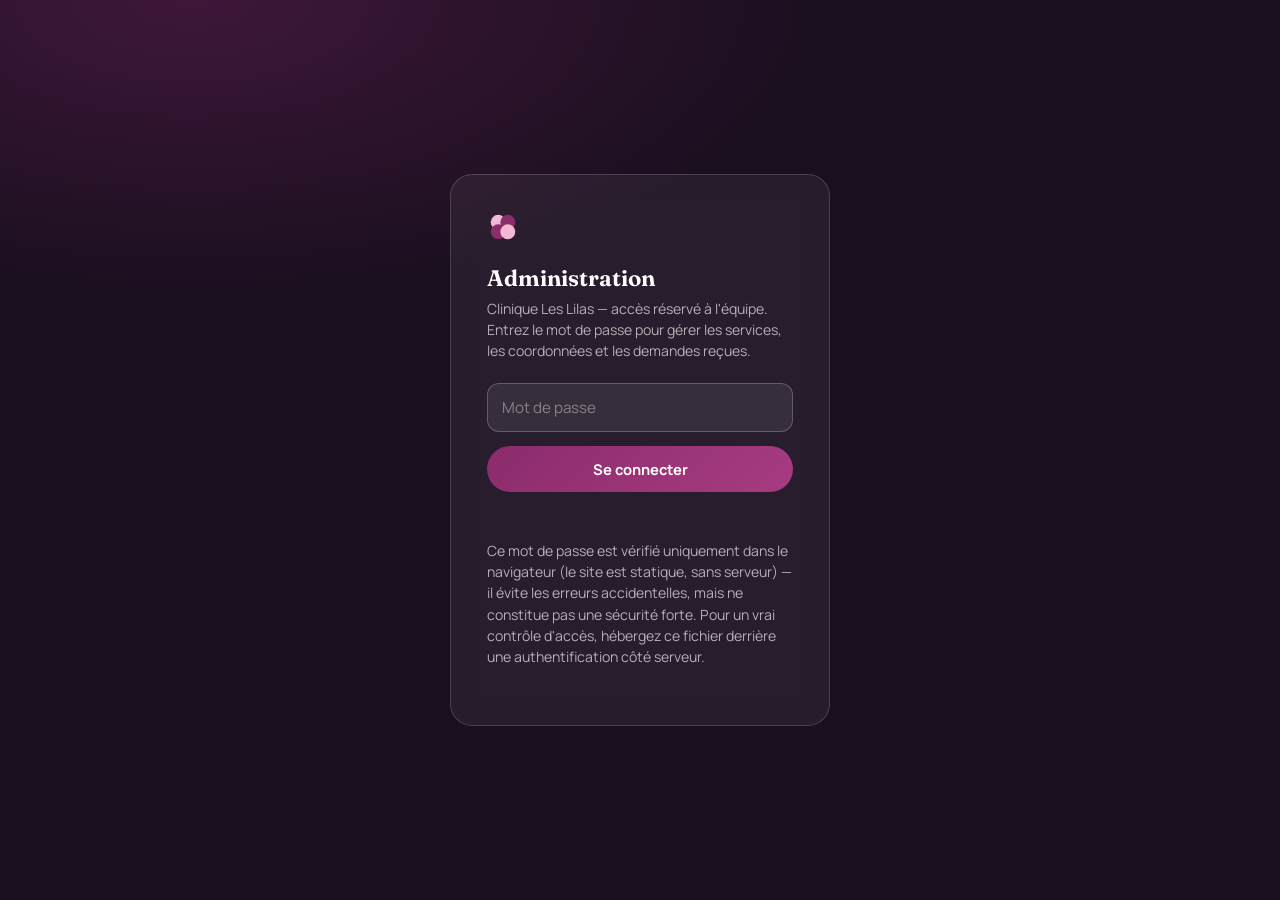
==== admin.html @ 68ac094a "Rename admin (1).html to admin.html" ====
<!DOCTYPE html>
<html lang="fr">
<head>
<meta charset="UTF-8">
<meta name="viewport" content="width=device-width, initial-scale=1.0">
<title>Clinique Les Lilas — Panneau d'administration</title>
<link rel="preconnect" href="https://fonts.googleapis.com">
<link rel="preconnect" href="https://fonts.gstatic.com" crossorigin>
<link href="https://fonts.googleapis.com/css2?family=Fraunces:ital,opsz,wght@0,9..144,400;0,9..144,560;0,9..144,650&family=Manrope:wght@400;500;600;700;800&display=swap" rel="stylesheet">
<script src="./assets/lilas-data.js"></script>
<style>
  :root{
    --purple-950:#1A0F1F; --purple-900:#241129; --purple-800:#3E1739;
    --purple-600:#8B2C6B; --purple-500:#A73B82;
    --pink-300:#F3B8D4; --pink-200:#F7CFE1; --pink-100:#FBEAF3; --pink-50:#FEF6FA;
    --white:#FFFFFF; --ink:#2A1830; --ink-soft:#6b5468;
    --line:#EADCE6; --panel:#FFFFFF;
    --ease:cubic-bezier(.22,1,.36,1);
  }
  *{margin:0;padding:0;box-sizing:border-box;}
  body{font-family:'Manrope',sans-serif;background:var(--pink-50);color:var(--ink);min-height:100vh;}
  h1,h2,h3,.display{font-family:'Fraunces',serif;}
  button{font-family:inherit;cursor:pointer;border:none;background:none;color:inherit;}
  input,select,textarea{font-family:inherit;}
  ::selection{background:var(--purple-600);color:#fff;}

  /* ---------- login gate ---------- */
  #gate{
    position:fixed;inset:0;z-index:999;display:flex;align-items:center;justify-content:center;
    background:radial-gradient(ellipse 90% 60% at 15% 0%, #3E1739 0%, var(--purple-950) 55%);
  }
  .gate-card{
    width:100%;max-width:380px;background:rgba(255,255,255,.06);border:1px solid rgba(255,255,255,.16);
    border-radius:22px;padding:36px;backdrop-filter:blur(14px);color:#fff;
  }
  .gate-card .clover{width:32px;height:32px;margin-bottom:16px;}
  .gate-card h1{font-size:1.4rem;font-weight:650;margin-bottom:6px;}
  .gate-card p{font-size:.88rem;color:rgba(255,255,255,.65);margin-bottom:22px;line-height:1.5;}
  .gate-card input{
    width:100%;padding:13px 14px;border-radius:12px;background:rgba(255,255,255,.08);
    border:1px solid rgba(255,255,255,.22);color:#fff;font-size:.95rem;margin-bottom:14px;
  }
  .gate-card input::placeholder{color:rgba(255,255,255,.4);}
  .gate-card input:focus{outline:none;border-color:var(--pink-300);}
  .gate-btn{
    width:100%;padding:13px;border-radius:999px;font-weight:700;font-size:.92rem;text-align:center;
    background:linear-gradient(135deg,var(--purple-600),var(--purple-500));color:#fff;
    transition:transform .35s var(--ease);
  }
  .gate-btn:hover{transform:translateY(-2px);}
  .gate-err{font-size:.82rem;color:var(--pink-300);margin-top:12px;min-height:1.2em;}
  .gate-note{font-size:.72rem;color:rgba(255,255,255,.42);margin-top:20px;line-height:1.5;}

  /* ---------- shell ---------- */
  #app{display:none;min-height:100vh;}
  #app.show{display:block;}

  header{
    position:sticky;top:0;z-index:50;background:var(--purple-950);color:#fff;
    padding:16px 28px;display:flex;align-items:center;justify-content:space-between;gap:16px;
  }
  .brand{display:flex;align-items:center;gap:10px;}
  .brand svg{width:26px;height:26px;}
  .brand b{font-family:'Fraunces',serif;font-size:1.05rem;font-weight:650;}
  .brand span{display:block;font-size:.6rem;letter-spacing:.14em;text-transform:uppercase;color:var(--pink-200);}
  .logout-btn{
    display:flex;align-items:center;gap:8px;padding:9px 16px;border-radius:999px;font-size:.82rem;font-weight:700;
    background:rgba(255,255,255,.08);border:1px solid rgba(255,255,255,.2);transition:background .3s ease;
  }
  .logout-btn:hover{background:rgba(255,255,255,.15);}
  .logout-btn svg{width:14px;height:14px;}

  .tabs{display:flex;gap:6px;padding:18px 28px 0;max-width:1180px;margin:0 auto;}
  .tab-btn{
    padding:11px 18px;border-radius:12px 12px 0 0;font-size:.88rem;font-weight:700;color:var(--ink-soft);
    border-bottom:2px solid transparent;transition:color .25s ease, border-color .25s ease;
  }
  .tab-btn.active{color:var(--purple-600);border-color:var(--purple-600);}
  .tab-btn .count{
    display:inline-block;margin-left:6px;padding:1px 7px;border-radius:999px;font-size:.7rem;
    background:var(--pink-100);color:var(--purple-600);
  }

  main{max-width:1180px;margin:0 auto;padding:26px 28px 80px;}
  .panel{display:none;}
  .panel.active{display:block;}

  .panel-head{display:flex;align-items:flex-end;justify-content:space-between;gap:16px;margin-bottom:20px;flex-wrap:wrap;}
  .panel-head h2{font-size:1.4rem;font-weight:650;}
  .panel-head p{font-size:.86rem;color:var(--ink-soft);margin-top:4px;}
  .btn{
    display:inline-flex;align-items:center;gap:8px;padding:11px 20px;border-radius:999px;font-weight:700;font-size:.86rem;
    transition:transform .35s var(--ease), box-shadow .35s var(--ease);
  }
  .btn-primary{background:linear-gradient(135deg,var(--purple-600),var(--purple-500));color:#fff;box-shadow:0 8px 22px -8px rgba(139,44,107,.5);}
  .btn-primary:hover{transform:translateY(-2px);}
  .btn-ghost{border:1.5px solid var(--line);color:var(--purple-600);}
  .btn-ghost:hover{background:var(--pink-100);}
  .btn svg{width:14px;height:14px;}
  .btn-danger{color:#B23A5A;}

  /* ---------- services list ---------- */
  .svc-row{
    display:grid;grid-template-columns:44px 1fr auto;gap:16px;align-items:center;
    background:var(--panel);border:1px solid var(--line);border-radius:16px;padding:16px 18px;margin-bottom:10px;
  }
  .svc-icon{width:44px;height:44px;border-radius:12px;background:linear-gradient(135deg,var(--purple-600),var(--purple-500));display:flex;align-items:center;justify-content:center;}
  .svc-icon svg{width:20px;height:20px;color:#fff;}
  .svc-row h3{font-size:.98rem;font-weight:700;}
  .svc-row .tag{font-size:.76rem;color:var(--purple-600);font-weight:700;margin-top:2px;}
  .svc-row .desc{font-size:.82rem;color:var(--ink-soft);margin-top:4px;max-width:60ch;}
  .row-actions{display:flex;gap:8px;flex-shrink:0;}
  .icon-btn{
    width:34px;height:34px;border-radius:10px;display:flex;align-items:center;justify-content:center;
    border:1px solid var(--line);transition:background .25s ease,border-color .25s ease;
  }
  .icon-btn:hover{background:var(--pink-100);border-color:var(--purple-500);}
  .icon-btn svg{width:15px;height:15px;}

  .empty{
    text-align:center;padding:60px 20px;color:var(--ink-soft);border:1.5px dashed var(--line);border-radius:16px;
  }
  .empty svg{width:34px;height:34px;margin:0 auto 14px;color:var(--purple-500);opacity:.6;}

  /* ---------- contact form ---------- */
  .card{background:var(--panel);border:1px solid var(--line);border-radius:20px;padding:26px;max-width:640px;}
  .field{margin-bottom:16px;}
  .field label{display:block;font-size:.76rem;font-weight:700;letter-spacing:.03em;text-transform:uppercase;color:var(--ink-soft);margin-bottom:7px;}
  .field input, .field textarea{
    width:100%;padding:11px 13px;border-radius:11px;border:1.5px solid var(--line);font-size:.92rem;color:var(--ink);
    transition:border-color .25s ease;
  }
  .field input:focus, .field textarea:focus{outline:none;border-color:var(--purple-500);}
  .phone-row{display:grid;grid-template-columns:1fr 1fr auto;gap:10px;align-items:end;margin-bottom:12px;}
  .phone-row .field{margin-bottom:0;}
  .save-note{font-size:.84rem;color:var(--purple-600);margin-top:14px;min-height:1.2em;font-weight:700;}

  /* ---------- messages table ---------- */
  .msg-card{
    background:var(--panel);border:1px solid var(--line);border-radius:16px;padding:18px 20px;margin-bottom:10px;
    display:grid;grid-template-columns:1fr auto;gap:14px;align-items:start;
  }
  .msg-card.unread{border-color:var(--purple-500);background:var(--pink-100);}
  .msg-top{display:flex;flex-wrap:wrap;gap:10px;align-items:center;margin-bottom:6px;}
  .msg-top b{font-size:.94rem;}
  .msg-top .badge{font-size:.68rem;font-weight:700;letter-spacing:.05em;text-transform:uppercase;color:var(--purple-600);background:var(--pink-100);padding:2px 8px;border-radius:999px;}
  .msg-meta{font-size:.78rem;color:var(--ink-soft);margin-bottom:8px;}
  .msg-text{font-size:.88rem;color:var(--ink);line-height:1.5;}
  .msg-date{font-size:.74rem;color:var(--ink-soft);white-space:nowrap;}

  /* ---------- modal ---------- */
  .modal-overlay{
    position:fixed;inset:0;z-index:200;display:flex;align-items:center;justify-content:center;padding:20px;
    background:rgba(26,15,31,.55);backdrop-filter:blur(4px);
    opacity:0;visibility:hidden;transition:opacity .3s ease, visibility .3s ease;
  }
  .modal-overlay.open{opacity:1;visibility:visible;}
  .modal-card{
    width:100%;max-width:520px;max-height:88vh;overflow-y:auto;background:var(--panel);border-radius:22px;padding:30px;
    transform:translateY(16px) scale(.98);transition:transform .35s var(--ease);
  }
  .modal-overlay.open .modal-card{transform:translateY(0) scale(1);}
  .modal-card h3{font-size:1.15rem;font-weight:650;margin-bottom:18px;}
  .modal-actions{display:flex;justify-content:flex-end;gap:10px;margin-top:8px;}

  @media(max-width:640px){
    .svc-row{grid-template-columns:1fr;}
    .row-actions{justify-self:flex-start;}
    .phone-row{grid-template-columns:1fr;}
    .msg-card{grid-template-columns:1fr;}
  }
</style>
</head>
<body>

<!-- ================= LOGIN GATE ================= -->
<div id="gate">
  <div class="gate-card">
    <svg class="clover" viewBox="0 0 60 60" fill="none">
      <circle cx="21" cy="21" r="14" fill="#F3B8D4"/><circle cx="39" cy="21" r="14" fill="#8B2C6B"/>
      <circle cx="21" cy="39" r="14" fill="#8B2C6B"/><circle cx="39" cy="39" r="14" fill="#F3B8D4"/>
    </svg>
    <h1>Administration</h1>
    <p>Clinique Les Lilas — accès réservé à l'équipe. Entrez le mot de passe pour gérer les services, les coordonnées et les demandes reçues.</p>
    <input id="gatePwd" type="password" placeholder="Mot de passe" autocomplete="off">
    <button class="gate-btn" id="gateBtn" type="button">Se connecter</button>
    <div class="gate-err" id="gateErr"></div>
    <p class="gate-note">Ce mot de passe est vérifié uniquement dans le navigateur (le site est statique, sans serveur) — il évite les erreurs accidentelles, mais ne constitue pas une sécurité forte. Pour un vrai contrôle d'accès, hébergez ce fichier derrière une authentification côté serveur.</p>
  </div>
</div>

<!-- ================= APP ================= -->
<div id="app">
  <header>
    <div class="brand">
      <svg viewBox="0 0 60 60" fill="none">
        <circle cx="21" cy="21" r="14" fill="#F3B8D4"/><circle cx="39" cy="21" r="14" fill="#8B2C6B"/>
        <circle cx="21" cy="39" r="14" fill="#8B2C6B"/><circle cx="39" cy="39" r="14" fill="#F3B8D4"/>
      </svg>
      <div><b>Clinique Les Lilas</b><span>Panneau d'administration</span></div>
    </div>
    <button class="logout-btn" id="logoutBtn" type="button">
      <svg viewBox="0 0 24 24" fill="none" stroke="currentColor" stroke-width="2.2"><path d="M9 21H5a2 2 0 0 1-2-2V5a2 2 0 0 1 2-2h4"/><path d="M16 17l5-5-5-5"/><path d="M21 12H9"/></svg>
      Déconnexion
    </button>
  </header>

  <nav class="tabs">
    <button class="tab-btn active" data-tab="services" type="button">Services</button>
    <button class="tab-btn" data-tab="contact" type="button">Contact &amp; coordonnées</button>
    <button class="tab-btn" data-tab="messages" type="button">Demandes reçues <span class="count" id="msgCount">0</span></button>
  </nav>

  <main>
    <!-- ---- SERVICES ---- -->
    <section class="panel active" id="panel-services">
      <div class="panel-head">
        <div>
          <h2>Spécialités médicales</h2>
          <p>Ce que les visiteurs voient dans les « étages » de la clinique, dans cet ordre.</p>
        </div>
        <button class="btn btn-primary" id="addServiceBtn" type="button">
          <svg viewBox="0 0 24 24" fill="none" stroke="currentColor" stroke-width="2.4"><path d="M12 5v14M5 12h14"/></svg>
          Ajouter un service
        </button>
      </div>
      <div id="servicesList"></div>
    </section>

    <!-- ---- CONTACT ---- -->
    <section class="panel" id="panel-contact">
      <div class="panel-head">
        <div>
          <h2>Coordonnées</h2>
          <p>Adresse et numéros affichés dans la section « Accueil » du site.</p>
        </div>
      </div>
      <div class="card">
        <div class="field">
          <label for="cAddress">Adresse</label>
          <input id="cAddress" type="text" placeholder="Adresse complète">
        </div>
        <label style="display:block;font-size:.76rem;font-weight:700;letter-spacing:.03em;text-transform:uppercase;color:var(--ink-soft);margin-bottom:9px;">Numéros de téléphone</label>
        <div id="phoneRows"></div>
        <button class="btn btn-ghost" id="addPhoneBtn" type="button" style="margin-top:4px;margin-bottom:18px;">
          <svg viewBox="0 0 24 24" fill="none" stroke="currentColor" stroke-width="2.4"><path d="M12 5v14M5 12h14"/></svg>
          Ajouter un numéro
        </button>
        <button class="btn btn-primary" id="saveContactBtn" type="button">Enregistrer les coordonnées</button>
        <div class="save-note" id="contactSaveNote"></div>
      </div>
    </section>

    <!-- ---- MESSAGES ---- -->
    <section class="panel" id="panel-messages">
      <div class="panel-head">
        <div>
          <h2>Demandes reçues</h2>
          <p>Messages envoyés depuis le formulaire de contact du site public.</p>
        </div>
        <button class="btn btn-ghost btn-danger" id="clearMsgsBtn" type="button">Tout effacer</button>
      </div>
      <div id="messagesList"></div>
    </section>
  </main>
</div>

<!-- ================= SERVICE MODAL ================= -->
<div class="modal-overlay" id="svcModal">
  <div class="modal-card">
    <h3 id="svcModalTitle">Ajouter un service</h3>
    <div class="field">
      <label for="svcTitle">Titre</label>
      <input id="svcTitle" type="text" placeholder="ex. Médecin cardiologue">
    </div>
    <div class="field">
      <label for="svcTag">Catégorie</label>
      <input id="svcTag" type="text" placeholder="ex. Cœur & circulation">
    </div>
    <div class="field">
      <label for="svcDesc">Description</label>
      <textarea id="svcDesc" rows="4" placeholder="Décrivez ce service pour les visiteurs…"></textarea>
    </div>
    <div class="field">
      <label for="svcIcon">Icône (code SVG, optionnel)</label>
      <textarea id="svcIcon" rows="2" placeholder='ex. &lt;circle cx="12" cy="12" r="9"/&gt;'></textarea>
    </div>
    <div class="modal-actions">
      <button class="btn btn-ghost" id="svcCancelBtn" type="button">Annuler</button>
      <button class="btn btn-primary" id="svcSaveBtn" type="button">Enregistrer</button>
    </div>
  </div>
</div>

<script>
  const DEFAULT_ICON = '<path d="M12 21c-4.4-2.9-8-6.9-8-11a8 8 0 0 1 16 0c0 4.1-3.6 8.1-8 11Z"/><circle cx="12" cy="10" r="2.6"/>';

  /* ================= AUTH GATE ================= */
  const ADMIN_PASSWORD = 'lilas2026'; // change this to your own password before publishing
  const gate = document.getElementById('gate');
  const app = document.getElementById('app');
  const gatePwd = document.getElementById('gatePwd');
  const gateBtn = document.getElementById('gateBtn');
  const gateErr = document.getElementById('gateErr');

  function unlock(){
    gate.style.display = 'none';
    app.classList.add('show');
    sessionStorage.setItem('lilas_admin_auth','1');
    renderAll();
  }
  gateBtn.addEventListener('click', ()=>{
    if(gatePwd.value === ADMIN_PASSWORD){ unlock(); }
    else{ gateErr.textContent = 'Mot de passe incorrect.'; gatePwd.value=''; gatePwd.focus(); }
  });
  gatePwd.addEventListener('keydown', e=>{ if(e.key==='Enter') gateBtn.click(); });
  document.getElementById('logoutBtn').addEventListener('click', ()=>{
    sessionStorage.removeItem('lilas_admin_auth');
    location.reload();
  });
  if(sessionStorage.getItem('lilas_admin_auth') === '1') unlock();

  /* ================= TABS ================= */
  document.querySelectorAll('.tab-btn').forEach(btn=>{
    btn.addEventListener('click', ()=>{
      document.querySelectorAll('.tab-btn').forEach(b=>b.classList.remove('active'));
      document.querySelectorAll('.panel').forEach(p=>p.classList.remove('active'));
      btn.classList.add('active');
      document.getElementById('panel-' + btn.dataset.tab).classList.add('active');
    });
  });

  /* ================= SERVICES ================= */
  const servicesList = document.getElementById('servicesList');
  let editingServiceId = null;

  function renderServices(){
    const services = lilasGetServices();
    servicesList.innerHTML = '';
    if(services.length === 0){
      servicesList.innerHTML = `<div class="empty">Aucun service pour l'instant. Ajoutez-en un pour qu'il apparaisse sur le site.</div>`;
      return;
    }
    services.forEach(s=>{
      const row = document.createElement('div');
      row.className = 'svc-row';
      row.innerHTML = `
        <div class="svc-icon"><svg viewBox="0 0 24 24" fill="none" stroke="currentColor" stroke-width="1.8">${s.icon || DEFAULT_ICON}</svg></div>
        <div>
          <h3>${escapeHtml(s.title)}</h3>
          <div class="tag">${escapeHtml(s.tag || '')}</div>
          <div class="desc">${escapeHtml(s.desc || '')}</div>
        </div>
        <div class="row-actions">
          <button class="icon-btn" data-edit="${s.id}" title="Modifier"><svg viewBox="0 0 24 24" fill="none" stroke="currentColor" stroke-width="2"><path d="M11 4H4a2 2 0 0 0-2 2v14a2 2 0 0 0 2 2h14a2 2 0 0 0 2-2v-7"/><path d="M18.5 2.5a2.1 2.1 0 0 1 3 3L12 15l-4 1 1-4Z"/></svg></button>
          <button class="icon-btn" data-del="${s.id}" title="Supprimer"><svg viewBox="0 0 24 24" fill="none" stroke="currentColor" stroke-width="2"><path d="M3 6h18M8 6V4a2 2 0 0 1 2-2h4a2 2 0 0 1 2 2v2m3 0-1 14a2 2 0 0 1-2 2H7a2 2 0 0 1-2-2L4 6"/></svg></button>
        </div>`;
      servicesList.appendChild(row);
    });
    servicesList.querySelectorAll('[data-edit]').forEach(b=>b.addEventListener('click', ()=>openServiceModal(b.dataset.edit)));
    servicesList.querySelectorAll('[data-del]').forEach(b=>b.addEventListener('click', ()=>deleteService(b.dataset.del)));
  }

  function deleteService(id){
    if(!confirm('Supprimer ce service ? Il disparaîtra du site public.')) return;
    const services = lilasGetServices().filter(s=>s.id !== id);
    lilasSetServices(services);
    renderServices();
  }

  const svcModal = document.getElementById('svcModal');
  const svcModalTitle = document.getElementById('svcModalTitle');
  const svcTitle = document.getElementById('svcTitle');
  const svcTag = document.getElementById('svcTag');
  const svcDesc = document.getElementById('svcDesc');
  const svcIcon = document.getElementById('svcIcon');

  function openServiceModal(id){
    editingServiceId = id || null;
    if(id){
      const s = lilasGetServices().find(x=>x.id === id);
      svcModalTitle.textContent = 'Modifier le service';
      svcTitle.value = s.title || '';
      svcTag.value = s.tag || '';
      svcDesc.value = s.desc || '';
      svcIcon.value = s.icon || '';
    }else{
      svcModalTitle.textContent = 'Ajouter un service';
      svcTitle.value = ''; svcTag.value = ''; svcDesc.value = ''; svcIcon.value = '';
    }
    svcModal.classList.add('open');
    svcTitle.focus();
  }
  function closeServiceModal(){ svcModal.classList.remove('open'); }

  document.getElementById('addServiceBtn').addEventListener('click', ()=>openServiceModal(null));
  document.getElementById('svcCancelBtn').addEventListener('click', closeServiceModal);
  svcModal.addEventListener('click', e=>{ if(e.target === svcModal) closeServiceModal(); });

  document.getElementById('svcSaveBtn').addEventListener('click', ()=>{
    if(!svcTitle.value.trim()){ svcTitle.focus(); return; }
    const services = lilasGetServices();
    if(editingServiceId){
      const s = services.find(x=>x.id === editingServiceId);
      s.title = svcTitle.value.trim();
      s.tag = svcTag.value.trim();
      s.desc = svcDesc.value.trim();
      s.icon = svcIcon.value.trim();
    }else{
      services.push({
        id: lilasUid('s'),
        title: svcTitle.value.trim(),
        tag: svcTag.value.trim(),
        desc: svcDesc.value.trim(),
        icon: svcIcon.value.trim()
      });
    }
    lilasSetServices(services);
    closeServiceModal();
    renderServices();
  });

  /* ================= CONTACT ================= */
  const cAddress = document.getElementById('cAddress');
  const phoneRows = document.getElementById('phoneRows');
  const contactSaveNote = document.getElementById('contactSaveNote');
  let phones = [];

  function renderPhones(){
    phoneRows.innerHTML = '';
    phones.forEach((p, i)=>{
      const row = document.createElement('div');
      row.className = 'phone-row';
      row.innerHTML = `
        <div class="field"><label>Libellé</label><input type="text" value="${escapeAttr(p.label)}" data-plabel="${i}" placeholder="ex. Laboratoire"></div>
        <div class="field"><label>Numéro</label><input type="text" value="${escapeAttr(p.number)}" data-pnumber="${i}" placeholder="05XX XX XX XX"></div>
        <button class="icon-btn" data-premove="${i}" title="Supprimer"><svg viewBox="0 0 24 24" fill="none" stroke="currentColor" stroke-width="2"><path d="M18 6 6 18M6 6l12 12"/></svg></button>`;
      phoneRows.appendChild(row);
    });
    phoneRows.querySelectorAll('[data-plabel]').forEach(inp=>inp.addEventListener('input', e=>{ phones[+e.target.dataset.plabel].label = e.target.value; }));
    phoneRows.querySelectorAll('[data-pnumber]').forEach(inp=>inp.addEventListener('input', e=>{ phones[+e.target.dataset.pnumber].number = e.target.value; }));
    phoneRows.querySelectorAll('[data-premove]').forEach(b=>b.addEventListener('click', e=>{
      phones.splice(+e.target.closest('[data-premove]').dataset.premove, 1);
      renderPhones();
    }));
  }

  function renderContact(){
    const contact = lilasGetContact();
    cAddress.value = contact.address || '';
    phones = (contact.phones || []).map(p=>({...p}));
    renderPhones();
    contactSaveNote.textContent = '';
  }

  document.getElementById('addPhoneBtn').addEventListener('click', ()=>{
    phones.push({label:'', number:''});
    renderPhones();
  });
  document.getElementById('saveContactBtn').addEventListener('click', ()=>{
    lilasSetContact({ address: cAddress.value.trim(), phones: phones.filter(p=>p.label.trim() || p.number.trim()) });
    contactSaveNote.textContent = 'Coordonnées enregistrées ✓';
    setTimeout(()=>{ contactSaveNote.textContent=''; }, 2400);
  });

  /* ================= MESSAGES ================= */
  const messagesList = document.getElementById('messagesList');
  const msgCount = document.getElementById('msgCount');

  function renderMessages(){
    const messages = lilasGetMessages();
    msgCount.textContent = messages.filter(m=>!m.read).length;
    messagesList.innerHTML = '';
    if(messages.length === 0){
      messagesList.innerHTML = `<div class="empty">Aucune demande reçue pour l'instant. Les messages envoyés depuis le site public apparaîtront ici.</div>`;
      return;
    }
    messages.forEach(m=>{
      const card = document.createElement('div');
      card.className = 'msg-card' + (m.read ? '' : ' unread');
      const d = new Date(m.date);
      card.innerHTML = `
        <div>
          <div class="msg-top">
            <b>${escapeHtml(m.name || 'Sans nom')}</b>
            ${m.read ? '' : '<span class="badge">Nouveau</span>'}
          </div>
          <div class="msg-meta">${escapeHtml(m.phone || '—')} · ${escapeHtml(m.service || 'Consultation générale')}</div>
          <div class="msg-text">${escapeHtml(m.message || '(pas de message)')}</div>
        </div>
        <div style="display:flex;flex-direction:column;align-items:flex-end;gap:8px;">
          <span class="msg-date">${d.toLocaleDateString('fr-FR')} ${d.toLocaleTimeString('fr-FR',{hour:'2-digit',minute:'2-digit'})}</span>
          <div class="row-actions">
            ${m.read ? '' : `<button class="icon-btn" data-read="${m.id}" title="Marquer comme lu"><svg viewBox="0 0 24 24" fill="none" stroke="currentColor" stroke-width="2"><path d="M20 6 9 17l-5-5"/></svg></button>`}
            <button class="icon-btn" data-mdel="${m.id}" title="Supprimer"><svg viewBox="0 0 24 24" fill="none" stroke="currentColor" stroke-width="2"><path d="M3 6h18M8 6V4a2 2 0 0 1 2-2h4a2 2 0 0 1 2 2v2m3 0-1 14a2 2 0 0 1-2 2H7a2 2 0 0 1-2-2L4 6"/></svg></button>
          </div>
        </div>`;
      messagesList.appendChild(card);
    });
    messagesList.querySelectorAll('[data-read]').forEach(b=>b.addEventListener('click', ()=>{
      const list = lilasGetMessages();
      const m = list.find(x=>x.id === b.dataset.read);
      if(m) m.read = true;
      lilasSetMessages(list);
      renderMessages();
    }));
    messagesList.querySelectorAll('[data-mdel]').forEach(b=>b.addEventListener('click', ()=>{
      if(!confirm('Supprimer cette demande ?')) return;
      lilasSetMessages(lilasGetMessages().filter(x=>x.id !== b.dataset.mdel));
      renderMessages();
    }));
  }

  document.getElementById('clearMsgsBtn').addEventListener('click', ()=>{
    if(!confirm('Effacer toutes les demandes reçues ?')) return;
    lilasSetMessages([]);
    renderMessages();
  });

  /* ================= helpers ================= */
  function escapeHtml(str){
    return String(str ?? '').replace(/[&<>"']/g, c=>({'&':'&amp;','<':'&lt;','>':'&gt;','"':'&quot;',"'":'&#39;'}[c]));
  }
  function escapeAttr(str){ return escapeHtml(str); }

  function renderAll(){
    renderServices();
    renderContact();
    renderMessages();
  }
</script>
</body>
</html>
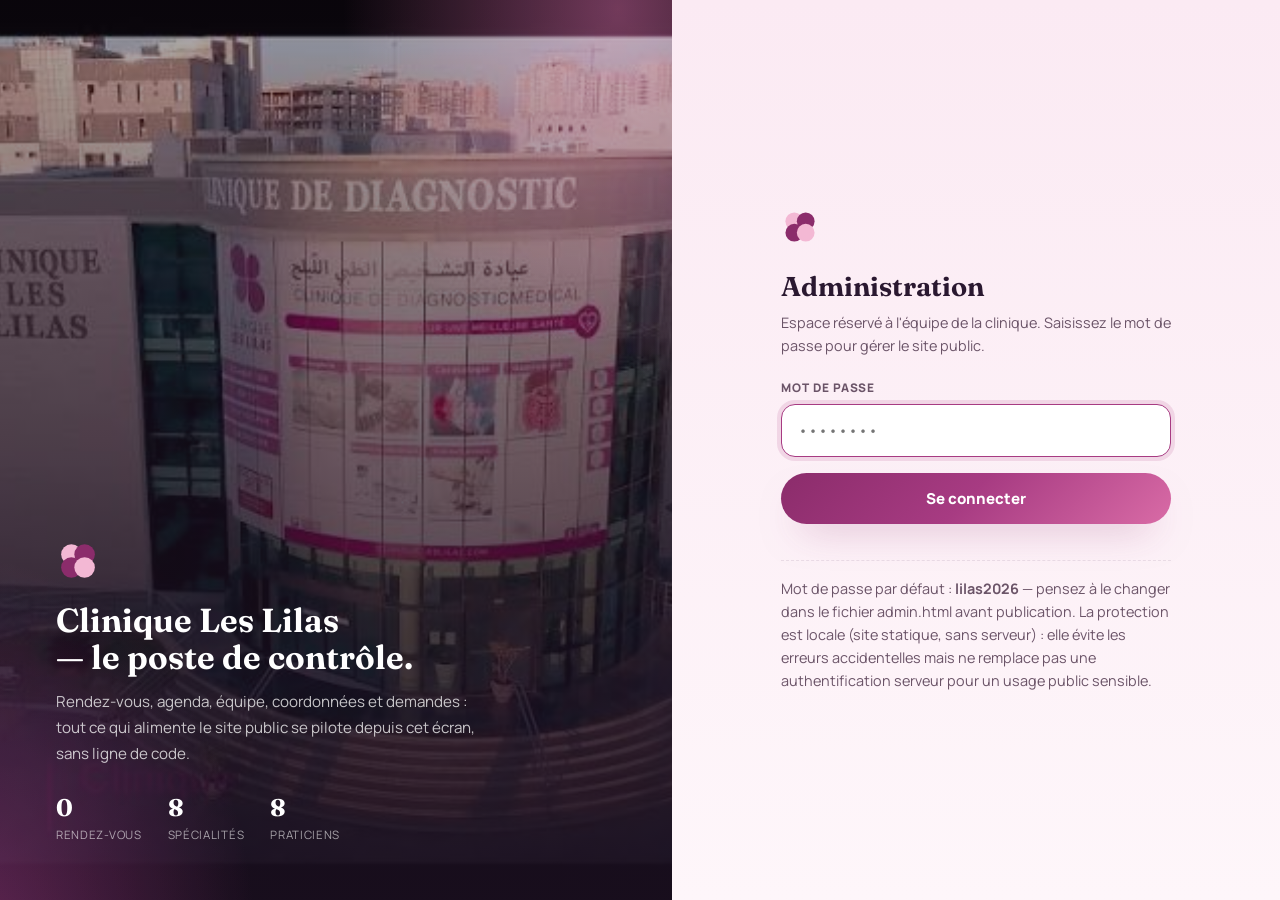
==== commit b9664938: "Add files via upload" ====
--- a/admin.html
+++ b/admin.html
@@ -3,7 +3,7 @@
 <head>
 <meta charset="UTF-8">
 <meta name="viewport" content="width=device-width, initial-scale=1.0">
-<title>Clinique Les Lilas — Panneau d'administration</title>
+<title>Clinique Les Lilas — Administration</title>
 <link rel="preconnect" href="https://fonts.googleapis.com">
 <link rel="preconnect" href="https://fonts.gstatic.com" crossorigin>
 <link href="https://fonts.googleapis.com/css2?family=Fraunces:ital,opsz,wght@0,9..144,400;0,9..144,560;0,9..144,650&family=Manrope:wght@400;500;600;700;800&display=swap" rel="stylesheet">
@@ -11,280 +11,895 @@
 <style>
   :root{
     --purple-950:#1A0F1F; --purple-900:#241129; --purple-800:#3E1739;
-    --purple-600:#8B2C6B; --purple-500:#A73B82;
+    --purple-600:#8B2C6B; --purple-500:#A73B82; --purple-400:#C45C9B;
     --pink-300:#F3B8D4; --pink-200:#F7CFE1; --pink-100:#FBEAF3; --pink-50:#FEF6FA;
     --white:#FFFFFF; --ink:#2A1830; --ink-soft:#6b5468;
     --line:#EADCE6; --panel:#FFFFFF;
+    --grad:linear-gradient(135deg,#8B2C6B 0%,#A73B82 48%,#D96BA6 100%);
+    --glow:0 18px 40px -20px rgba(139,44,107,.6);
+    --lift:0 22px 46px -28px rgba(62,23,57,.55);
+    --ok:#2FBF87; --warn:#E8973A; --bad:#D9536F; --info:#5B8DEF;
     --ease:cubic-bezier(.22,1,.36,1);
   }
   *{margin:0;padding:0;box-sizing:border-box;}
-  body{font-family:'Manrope',sans-serif;background:var(--pink-50);color:var(--ink);min-height:100vh;}
+  body{font-family:'Manrope',sans-serif;background:#F6EEF4;color:var(--ink);min-height:100vh;}
   h1,h2,h3,.display{font-family:'Fraunces',serif;}
   button{font-family:inherit;cursor:pointer;border:none;background:none;color:inherit;}
   input,select,textarea{font-family:inherit;}
   ::selection{background:var(--purple-600);color:#fff;}
-
-  /* ---------- login gate ---------- */
-  #gate{
-    position:fixed;inset:0;z-index:999;display:flex;align-items:center;justify-content:center;
-    background:radial-gradient(ellipse 90% 60% at 15% 0%, #3E1739 0%, var(--purple-950) 55%);
+  a{color:inherit;text-decoration:none;}
+  ::-webkit-scrollbar{width:10px;height:10px;}
+  ::-webkit-scrollbar-track{background:#F1E4EE;}
+  ::-webkit-scrollbar-thumb{background:linear-gradient(180deg,#A73B82,#8B2C6B);border-radius:99px;border:2px solid #F1E4EE;}
+  a:focus-visible,button:focus-visible,input:focus-visible,select:focus-visible,textarea:focus-visible{outline:3px solid var(--pink-300);outline-offset:2px;border-radius:8px;}
+
+  /* ================= LOGIN GATE ================= */
+  #gate{position:fixed;inset:0;z-index:999;display:grid;grid-template-columns:1.05fr .95fr;}
+  .gate-visual{
+    position:relative;overflow:hidden;color:#fff;display:flex;flex-direction:column;justify-content:flex-end;padding:56px;
+    background:linear-gradient(180deg,rgba(26,15,31,.35),rgba(26,15,31,.92)),url('assets/clinique-building.png') center/cover no-repeat,var(--purple-950);
   }
-  .gate-card{
-    width:100%;max-width:380px;background:rgba(255,255,255,.06);border:1px solid rgba(255,255,255,.16);
-    border-radius:22px;padding:36px;backdrop-filter:blur(14px);color:#fff;
+  .gate-visual::after{content:"";position:absolute;inset:-20%;background:radial-gradient(45% 45% at 80% 15%,rgba(217,107,166,.5),transparent 65%),radial-gradient(45% 45% at 10% 90%,rgba(139,44,107,.6),transparent 70%);mix-blend-mode:screen;animation:aurora 20s ease-in-out infinite alternate;}
+  @keyframes aurora{100%{transform:translate3d(-4%,3%,0) scale(1.12);}}
+  .gate-visual > *{position:relative;z-index:1;}
+  .gate-visual h2{font-size:clamp(1.8rem,2.6vw,2.6rem);font-weight:650;line-height:1.12;max-width:460px;margin-top:18px;}
+  .gate-visual p{margin-top:14px;color:rgba(255,255,255,.75);max-width:440px;line-height:1.7;font-size:.95rem;}
+  .gate-stats{display:flex;gap:26px;margin-top:26px;flex-wrap:wrap;}
+  .gate-stats div b{display:block;font-family:'Fraunces',serif;font-size:1.5rem;}
+  .gate-stats div span{font-size:.72rem;color:rgba(255,255,255,.6);letter-spacing:.06em;text-transform:uppercase;}
+  .gate-form{display:flex;align-items:center;justify-content:center;padding:40px;background:linear-gradient(180deg,#FBEAF3,#FEF6FA);}
+  .gate-card{width:100%;max-width:390px;}
+  .gate-card .clover{width:38px;height:38px;margin-bottom:18px;}
+  .gate-card h1{font-size:1.7rem;font-weight:650;}
+  .gate-card > p{font-size:.9rem;color:var(--ink-soft);margin-top:8px;line-height:1.6;}
+  .gate-field{margin-top:22px;}
+  .gate-field label{display:block;font-size:.74rem;font-weight:800;letter-spacing:.08em;text-transform:uppercase;color:var(--ink-soft);margin-bottom:8px;}
+  .gate-field input{width:100%;padding:15px 16px;border-radius:14px;background:#fff;border:1.5px solid var(--line);font-size:.96rem;transition:.3s;}
+  .gate-field input:focus{outline:none;border-color:var(--purple-500);box-shadow:0 0 0 4px rgba(167,59,130,.14);}
+  .gate-btn{width:100%;margin-top:16px;padding:15px;border-radius:999px;font-weight:800;font-size:.94rem;background:var(--grad);color:#fff;box-shadow:var(--glow);transition:transform .35s var(--ease),box-shadow .35s var(--ease);position:relative;overflow:hidden;}
+  .gate-btn:hover{transform:translateY(-2px);box-shadow:0 24px 46px -20px rgba(139,44,107,.75);}
+  .gate-err{font-size:.84rem;color:#B23A5A;margin-top:12px;min-height:1.2em;font-weight:700;}
+  .gate-note{font-size:.74rem;color:var(--ink-soft);margin-top:22px;line-height:1.6;padding-top:16px;border-top:1px dashed var(--line);}
+  @media(max-width:900px){#gate{grid-template-columns:1fr;}.gate-visual{display:none;}}
+
+  /* ================= SHELL ================= */
+  #app{display:none;}
+  #app.show{display:block;}
+  .shell{display:flex;min-height:100vh;}
+
+  .side{
+    width:252px;flex-shrink:0;position:sticky;top:0;height:100vh;display:flex;flex-direction:column;
+    background:linear-gradient(180deg,#1A0F1F 0%,#2B1330 60%,#3E1739 100%);color:#fff;padding:22px 16px;overflow-y:auto;
   }
-  .gate-card .clover{width:32px;height:32px;margin-bottom:16px;}
-  .gate-card h1{font-size:1.4rem;font-weight:650;margin-bottom:6px;}
-  .gate-card p{font-size:.88rem;color:rgba(255,255,255,.65);margin-bottom:22px;line-height:1.5;}
-  .gate-card input{
-    width:100%;padding:13px 14px;border-radius:12px;background:rgba(255,255,255,.08);
-    border:1px solid rgba(255,255,255,.22);color:#fff;font-size:.95rem;margin-bottom:14px;
+  .side::-webkit-scrollbar{width:6px;}
+  .side::-webkit-scrollbar-thumb{background:rgba(255,255,255,.16);border:0;}
+  .side-brand{display:flex;align-items:center;gap:11px;padding:6px 8px 20px;}
+  .side-brand svg{width:32px;height:32px;flex-shrink:0;}
+  .side-brand b{font-family:'Fraunces',serif;font-size:1.02rem;font-weight:650;display:block;line-height:1.1;}
+  .side-brand span{font-size:.58rem;letter-spacing:.16em;text-transform:uppercase;color:var(--pink-200);}
+  .side-label{font-size:.62rem;letter-spacing:.18em;text-transform:uppercase;color:rgba(255,255,255,.35);padding:16px 12px 8px;}
+  .side-nav{display:flex;flex-direction:column;gap:3px;}
+  .side-link{
+    display:flex;align-items:center;gap:11px;padding:11px 12px;border-radius:14px;font-size:.88rem;font-weight:700;
+    color:rgba(255,255,255,.68);transition:.3s var(--ease);text-align:left;width:100%;position:relative;
   }
-  .gate-card input::placeholder{color:rgba(255,255,255,.4);}
-  .gate-card input:focus{outline:none;border-color:var(--pink-300);}
-  .gate-btn{
-    width:100%;padding:13px;border-radius:999px;font-weight:700;font-size:.92rem;text-align:center;
-    background:linear-gradient(135deg,var(--purple-600),var(--purple-500));color:#fff;
-    transition:transform .35s var(--ease);
+  .side-link svg{width:17px;height:17px;flex-shrink:0;opacity:.85;}
+  .side-link:hover{background:rgba(255,255,255,.07);color:#fff;}
+  .side-link.active{background:var(--grad);color:#fff;box-shadow:0 14px 28px -14px rgba(217,107,166,.9);}
+  .side-link .sb{
+    margin-left:auto;min-width:21px;height:21px;padding:0 6px;border-radius:999px;background:rgba(255,255,255,.14);
+    font-size:.68rem;font-weight:800;display:flex;align-items:center;justify-content:center;
   }
-  .gate-btn:hover{transform:translateY(-2px);}
-  .gate-err{font-size:.82rem;color:var(--pink-300);margin-top:12px;min-height:1.2em;}
-  .gate-note{font-size:.72rem;color:rgba(255,255,255,.42);margin-top:20px;line-height:1.5;}
-
-  /* ---------- shell ---------- */
-  #app{display:none;min-height:100vh;}
-  #app.show{display:block;}
-
-  header{
-    position:sticky;top:0;z-index:50;background:var(--purple-950);color:#fff;
-    padding:16px 28px;display:flex;align-items:center;justify-content:space-between;gap:16px;
+  .side-link.active .sb{background:rgba(255,255,255,.25);}
+  .side-link .sb.alert{background:var(--bad);color:#fff;}
+  .side-foot{margin-top:auto;padding-top:18px;border-top:1px solid rgba(255,255,255,.1);display:grid;gap:8px;}
+  .side-foot a,.side-foot button{display:flex;align-items:center;gap:9px;font-size:.8rem;font-weight:700;color:rgba(255,255,255,.6);padding:9px 12px;border-radius:12px;transition:.3s;text-align:left;width:100%;}
+  .side-foot a:hover,.side-foot button:hover{background:rgba(255,255,255,.08);color:#fff;}
+  .side-foot svg{width:15px;height:15px;}
+  .side-ver{font-size:.66rem;color:rgba(255,255,255,.3);padding:6px 12px 0;}
+
+  .main{flex:1;min-width:0;display:flex;flex-direction:column;}
+  .topbar{
+    position:sticky;top:0;z-index:40;display:flex;align-items:center;justify-content:space-between;gap:18px;flex-wrap:wrap;
+    padding:18px 30px;background:rgba(246,238,244,.82);backdrop-filter:blur(16px) saturate(150%);border-bottom:1px solid rgba(139,44,107,.1);
   }
-  .brand{display:flex;align-items:center;gap:10px;}
-  .brand svg{width:26px;height:26px;}
-  .brand b{font-family:'Fraunces',serif;font-size:1.05rem;font-weight:650;}
-  .brand span{display:block;font-size:.6rem;letter-spacing:.14em;text-transform:uppercase;color:var(--pink-200);}
-  .logout-btn{
-    display:flex;align-items:center;gap:8px;padding:9px 16px;border-radius:999px;font-size:.82rem;font-weight:700;
-    background:rgba(255,255,255,.08);border:1px solid rgba(255,255,255,.2);transition:background .3s ease;
+  .topbar h1{font-size:1.35rem;font-weight:650;}
+  .topbar p{font-size:.8rem;color:var(--ink-soft);margin-top:2px;}
+  .top-actions{display:flex;align-items:center;gap:10px;flex-wrap:wrap;}
+  .clock{display:flex;align-items:center;gap:8px;font-size:.78rem;font-weight:700;color:var(--ink-soft);background:#fff;border:1px solid var(--line);padding:9px 14px;border-radius:999px;}
+  .clock svg{width:14px;height:14px;color:var(--purple-500);}
+  .menu-btn{display:none;}
+
+  main.content{padding:26px 30px 90px;max-width:1320px;width:100%;margin:0 auto;}
+  .panel{display:none;animation:panelIn .45s var(--ease);}
+  .panel.active{display:block;}
+  @keyframes panelIn{from{opacity:0;transform:translateY(12px);}to{opacity:1;transform:none;}}
+  .panel-head{display:flex;align-items:flex-end;justify-content:space-between;gap:16px;margin-bottom:20px;flex-wrap:wrap;}
+  .panel-head h2{font-size:1.45rem;font-weight:650;}
+  .panel-head p{font-size:.85rem;color:var(--ink-soft);margin-top:4px;max-width:62ch;}
+  .panel-tools{display:flex;gap:10px;flex-wrap:wrap;align-items:center;}
+
+  .btn{display:inline-flex;align-items:center;gap:8px;padding:11px 20px;border-radius:999px;font-weight:800;font-size:.84rem;transition:transform .3s var(--ease),box-shadow .3s var(--ease),background .3s ease,color .3s ease;position:relative;overflow:hidden;}
+  .btn svg{width:14px;height:14px;}
+  .btn-primary{background:var(--grad);color:#fff;box-shadow:0 12px 26px -12px rgba(139,44,107,.65);}
+  .btn-primary:hover{transform:translateY(-2px);box-shadow:0 18px 34px -14px rgba(139,44,107,.8);}
+  .btn-primary:disabled{opacity:.55;cursor:not-allowed;transform:none;}
+  .btn-ghost{border:1.5px solid var(--line);color:var(--purple-600);background:#fff;}
+  .btn-ghost:hover{background:var(--pink-100);border-color:rgba(139,44,107,.3);}
+  .btn-soft{background:var(--pink-100);color:var(--purple-600);}
+  .btn-soft:hover{background:var(--pink-200);}
+  .btn-danger{color:#B23A5A;border:1.5px solid rgba(178,58,90,.3);background:#fff;}
+  .btn-danger:hover{background:#FCE4EA;}
+  .btn-sm{padding:8px 14px;font-size:.78rem;}
+
+  .card{background:var(--panel);border:1px solid var(--line);border-radius:22px;box-shadow:0 20px 44px -36px rgba(62,23,57,.7);}
+  .card-pad{padding:24px;}
+  .card-head{display:flex;align-items:center;justify-content:space-between;gap:12px;padding:20px 24px 0;flex-wrap:wrap;}
+  .card-head h3{font-size:1.08rem;font-weight:650;}
+  .card-head small{font-size:.76rem;color:var(--ink-soft);}
+  .card-body{padding:18px 24px 24px;}
+
+  /* ---------- KPI ---------- */
+  .kpis{display:grid;grid-template-columns:repeat(4,1fr);gap:14px;margin-bottom:18px;}
+  .kpi{position:relative;overflow:hidden;background:#fff;border:1px solid var(--line);border-radius:20px;padding:20px;box-shadow:0 20px 44px -38px rgba(62,23,57,.8);}
+  .kpi::after{content:"";position:absolute;right:-34px;top:-34px;width:110px;height:110px;border-radius:50%;background:radial-gradient(circle,rgba(167,59,130,.14),transparent 70%);}
+  .kpi-top{display:flex;align-items:center;justify-content:space-between;gap:10px;}
+  .kpi-ico{width:40px;height:40px;border-radius:13px;background:var(--pink-100);color:var(--purple-600);display:flex;align-items:center;justify-content:center;}
+  .kpi-ico svg{width:19px;height:19px;}
+  .kpi-delta{font-size:.7rem;font-weight:800;padding:4px 9px;border-radius:999px;background:#DFF6ED;color:#12664A;}
+  .kpi-delta.warn{background:#FFF2DC;color:#8A5A12;}
+  .kpi-delta.bad{background:#FCE4EA;color:#8B2C42;}
+  .kpi b{display:block;font-family:'Fraunces',serif;font-size:2.05rem;font-weight:650;line-height:1;margin-top:16px;color:var(--purple-600);}
+  .kpi small{display:block;font-size:.78rem;color:var(--ink-soft);margin-top:6px;font-weight:600;}
+  .kpi .spark{margin-top:12px;height:26px;display:flex;align-items:flex-end;gap:3px;}
+  .kpi .spark i{flex:1;background:linear-gradient(180deg,var(--pink-300),var(--purple-500));border-radius:2px;min-height:3px;opacity:.85;}
+
+  .dash-grid{display:grid;grid-template-columns:1.5fr 1fr;gap:16px;margin-bottom:16px;}
+  .dash-grid-2{display:grid;grid-template-columns:1fr 1fr;gap:16px;}
+
+  /* ---------- charts ---------- */
+  .chart{width:100%;height:auto;display:block;}
+  .chart-legend{display:flex;gap:16px;flex-wrap:wrap;margin-top:12px;font-size:.74rem;color:var(--ink-soft);font-weight:700;}
+  .chart-legend span{display:inline-flex;align-items:center;gap:7px;}
+  .chart-legend i{width:9px;height:9px;border-radius:3px;}
+  .donut-wrap{display:flex;align-items:center;gap:22px;flex-wrap:wrap;}
+  .donut-center{font-family:'Fraunces',serif;font-size:1.6rem;font-weight:650;fill:var(--ink);}
+  .donut-sub{font-size:.68rem;fill:var(--ink-soft);font-family:'Manrope',sans-serif;}
+  .donut-list{display:grid;gap:9px;flex:1;min-width:150px;}
+  .donut-row{display:flex;align-items:center;gap:9px;font-size:.82rem;font-weight:700;}
+  .donut-row i{width:9px;height:9px;border-radius:50%;}
+  .donut-row span{color:var(--ink-soft);font-weight:600;}
+  .donut-row b{margin-left:auto;}
+
+  .hbars{display:grid;gap:12px;}
+  .hbar-row{display:grid;grid-template-columns:190px 1fr 44px;gap:12px;align-items:center;font-size:.82rem;}
+  .hbar-row .hb-name{font-weight:700;overflow:hidden;text-overflow:ellipsis;white-space:nowrap;}
+  .hbar-track{height:11px;border-radius:99px;background:var(--pink-100);overflow:hidden;}
+  .hbar-fill{height:100%;border-radius:99px;background:var(--grad);transition:width 1s var(--ease);}
+  .hbar-row .hb-val{text-align:right;font-weight:800;color:var(--purple-600);}
+
+  /* ---------- activity journal ---------- */
+  .journal{display:grid;gap:2px;}
+  .journal-item{display:flex;gap:13px;padding:11px 4px;border-bottom:1px dashed var(--line);align-items:flex-start;}
+  .journal-item:last-child{border-bottom:0;}
+  .journal-dot{width:30px;height:30px;border-radius:10px;flex-shrink:0;display:flex;align-items:center;justify-content:center;background:var(--pink-100);color:var(--purple-600);}
+  .journal-dot svg{width:14px;height:14px;}
+  .journal-item p{font-size:.85rem;line-height:1.45;}
+  .journal-item small{font-size:.72rem;color:var(--ink-soft);}
+
+  /* ---------- toolbar / filters ---------- */
+  .filters{display:flex;gap:10px;flex-wrap:wrap;align-items:center;margin-bottom:16px;}
+  .search{display:flex;align-items:center;gap:9px;padding:11px 16px;border-radius:999px;background:#fff;border:1.5px solid var(--line);min-width:230px;flex:1;max-width:340px;}
+  .search svg{width:15px;height:15px;color:var(--purple-500);}
+  .search input{flex:1;border:0;background:none;font:inherit;font-size:.88rem;}
+  .search input:focus{outline:none;}
+  .search:focus-within{border-color:var(--purple-500);box-shadow:0 0 0 4px rgba(167,59,130,.12);}
+  .filters select,.filters input[type="date"]{padding:11px 14px;border-radius:999px;border:1.5px solid var(--line);background:#fff;font-size:.84rem;font-weight:700;color:var(--ink);}
+  .filters select:focus,.filters input:focus{outline:none;border-color:var(--purple-500);}
+  .view-toggle{display:flex;background:#fff;border:1.5px solid var(--line);border-radius:999px;padding:3px;margin-left:auto;}
+  .view-toggle button{padding:8px 16px;border-radius:999px;font-size:.78rem;font-weight:800;color:var(--ink-soft);transition:.3s;}
+  .view-toggle button.on{background:var(--grad);color:#fff;}
+
+  /* ---------- appointment table ---------- */
+  .table-wrap{overflow-x:auto;}
+  table.tbl{width:100%;border-collapse:collapse;font-size:.86rem;}
+  table.tbl th{text-align:left;font-size:.68rem;letter-spacing:.1em;text-transform:uppercase;color:var(--ink-soft);padding:12px 14px;border-bottom:1px solid var(--line);white-space:nowrap;}
+  table.tbl td{padding:13px 14px;border-bottom:1px solid #F4E9F1;vertical-align:middle;}
+  table.tbl tr:last-child td{border-bottom:0;}
+  table.tbl tbody tr{transition:background .25s ease;}
+  table.tbl tbody tr:hover{background:var(--pink-50);}
+  table.tbl tr.today{background:#FFF9EC;}
+  .pt-name{font-weight:800;}
+  .pt-sub{font-size:.74rem;color:var(--ink-soft);}
+  .ref-code{font-family:'Fraunces',serif;font-weight:650;letter-spacing:.06em;color:var(--purple-600);}
+  .row-actions{display:flex;gap:6px;justify-content:flex-end;}
+  .icon-btn{width:32px;height:32px;border-radius:10px;display:flex;align-items:center;justify-content:center;border:1px solid var(--line);background:#fff;transition:.25s;}
+  .icon-btn:hover{background:var(--pink-100);border-color:var(--purple-500);}
+  .icon-btn.ok:hover{background:#DFF6ED;border-color:var(--ok);}
+  .icon-btn.warn:hover{background:#FFF2DC;border-color:var(--warn);}
+  .icon-btn.bad:hover{background:#FCE4EA;border-color:var(--bad);}
+  .icon-btn svg{width:14px;height:14px;}
+  .status-select{padding:7px 10px;border-radius:10px;border:1.5px solid var(--line);font-size:.76rem;font-weight:800;background:#fff;}
+  .badge-status{display:inline-flex;align-items:center;gap:6px;padding:5px 11px;border-radius:999px;font-size:.7rem;font-weight:800;white-space:nowrap;}
+  .badge-status i{width:7px;height:7px;border-radius:50%;}
+  .badge-status.new{background:#FFF2DC;color:#8A5A12;} .badge-status.new i{background:var(--warn);}
+  .badge-status.ok{background:#DFF6ED;color:#12664A;} .badge-status.ok i{background:var(--ok);}
+  .badge-status.done{background:#EDE7F6;color:#4A3072;} .badge-status.done i{background:#7E57C2;}
+  .badge-status.cancel{background:#FCE4EA;color:#8B2C42;} .badge-status.cancel i{background:var(--bad);}
+  .demo-tag{font-size:.62rem;font-weight:800;letter-spacing:.08em;text-transform:uppercase;color:var(--ink-soft);background:var(--pink-50);border:1px dashed var(--line);padding:2px 7px;border-radius:999px;}
+
+  /* ---------- agenda calendar ---------- */
+  .agenda{display:none;}
+  .agenda.on{display:block;}
+  .list.off{display:none;}
+  .ag-head{display:flex;align-items:center;justify-content:space-between;gap:14px;margin-bottom:14px;flex-wrap:wrap;}
+  .ag-title{font-family:'Fraunces',serif;font-size:1.15rem;font-weight:650;text-transform:capitalize;}
+  .ag-nav{display:flex;gap:8px;}
+  .ag-nav button{width:36px;height:36px;border-radius:11px;background:#fff;border:1.5px solid var(--line);display:flex;align-items:center;justify-content:center;color:var(--purple-600);}
+  .ag-nav button:hover{background:var(--pink-100);}
+  .ag-nav svg{width:15px;height:15px;}
+  .ag-grid{display:grid;grid-template-columns:repeat(7,1fr);gap:8px;}
+  .ag-dow{font-size:.66rem;font-weight:800;text-transform:uppercase;letter-spacing:.06em;color:var(--ink-soft);text-align:center;padding-bottom:4px;}
+  .ag-day{
+    min-height:96px;border-radius:16px;background:#fff;border:1.5px solid var(--line);padding:9px;text-align:left;
+    display:flex;flex-direction:column;gap:6px;transition:.25s var(--ease);
   }
-  .logout-btn:hover{background:rgba(255,255,255,.15);}
-  .logout-btn svg{width:14px;height:14px;}
-
-  .tabs{display:flex;gap:6px;padding:18px 28px 0;max-width:1180px;margin:0 auto;}
-  .tab-btn{
-    padding:11px 18px;border-radius:12px 12px 0 0;font-size:.88rem;font-weight:700;color:var(--ink-soft);
-    border-bottom:2px solid transparent;transition:color .25s ease, border-color .25s ease;
+  .ag-day:hover{border-color:var(--purple-500);transform:translateY(-2px);box-shadow:0 14px 28px -22px rgba(62,23,57,.9);}
+  .ag-day.out{background:transparent;border-color:transparent;}
+  .ag-day.today{border-color:var(--purple-500);box-shadow:0 0 0 3px rgba(167,59,130,.14);}
+  .ag-day.sel{background:var(--grad);color:#fff;border-color:transparent;}
+  .ag-day .ad-num{font-weight:800;font-size:.9rem;}
+  .ag-day .ad-count{font-size:.68rem;font-weight:700;color:var(--ink-soft);}
+  .ag-day.sel .ad-count{color:rgba(255,255,255,.8);}
+  .ad-chips{display:flex;flex-wrap:wrap;gap:3px;margin-top:auto;}
+  .ad-chip{font-size:.6rem;font-weight:800;padding:2px 5px;border-radius:6px;background:var(--pink-100);color:var(--purple-600);}
+  .ad-chip.ok{background:#DFF6ED;color:#12664A;}
+  .ad-chip.new{background:#FFF2DC;color:#8A5A12;}
+  .ad-chip.cancel{background:#FCE4EA;color:#8B2C42;text-decoration:line-through;}
+  .ag-day.sel .ad-chip{background:rgba(255,255,255,.2);color:#fff;}
+
+  /* ---------- hours editor ---------- */
+  .hours-grid{display:grid;gap:10px;}
+  .hours-row{display:grid;grid-template-columns:120px 74px 1fr 1fr 1fr;gap:10px;align-items:center;background:var(--pink-50);border:1px solid var(--line);border-radius:16px;padding:12px 14px;}
+  .hours-row .hr-day{font-weight:800;font-size:.88rem;text-transform:capitalize;}
+  .hours-row.closed{opacity:.62;}
+  .hours-row label{display:flex;align-items:center;gap:7px;font-size:.74rem;font-weight:800;color:var(--ink-soft);cursor:pointer;}
+  .hours-row input[type="time"]{width:100%;padding:9px 10px;border-radius:11px;border:1.5px solid var(--line);background:#fff;font-size:.84rem;font-weight:700;}
+  .hours-row input:focus{outline:none;border-color:var(--purple-500);}
+  .hours-row .brk-label{font-size:.66rem;display:block;color:var(--ink-soft);font-weight:800;margin-bottom:3px;}
+  .switch{position:relative;width:42px;height:24px;flex-shrink:0;}
+  .switch input{opacity:0;width:0;height:0;position:absolute;}
+  .switch i{position:absolute;inset:0;background:#DCCBDA;border-radius:99px;transition:.3s;cursor:pointer;}
+  .switch i::before{content:"";position:absolute;top:3px;left:3px;width:18px;height:18px;border-radius:50%;background:#fff;transition:.3s var(--ease);}
+  .switch input:checked + i{background:var(--grad);}
+  .switch input:checked + i::before{transform:translateX(18px);}
+  .switch input:focus-visible + i{box-shadow:0 0 0 4px rgba(167,59,130,.25);}
+
+  .param-grid{display:grid;grid-template-columns:repeat(auto-fit,minmax(150px,1fr));gap:14px;}
+  .field{margin-bottom:14px;}
+  .field label{display:block;font-size:.72rem;font-weight:800;letter-spacing:.05em;text-transform:uppercase;color:var(--ink-soft);margin-bottom:7px;}
+  .field input,.field textarea,.field select{width:100%;padding:12px 13px;border-radius:12px;border:1.5px solid var(--line);font-size:.9rem;color:var(--ink);background:#fff;transition:.25s;}
+  .field input:focus,.field textarea:focus,.field select:focus{outline:none;border-color:var(--purple-500);box-shadow:0 0 0 4px rgba(167,59,130,.12);}
+  .field textarea{resize:vertical;min-height:84px;}
+  .field .hint{font-size:.72rem;color:var(--ink-soft);margin-top:5px;}
+  .chips{display:flex;flex-wrap:wrap;gap:8px;}
+  .chip{display:inline-flex;align-items:center;gap:8px;padding:8px 12px;border-radius:999px;background:var(--pink-100);color:var(--purple-600);font-size:.8rem;font-weight:800;}
+  .chip button{width:18px;height:18px;border-radius:50%;background:#fff;display:flex;align-items:center;justify-content:center;}
+  .chip button svg{width:10px;height:10px;}
+
+  /* ---------- team ---------- */
+  .team-grid{display:grid;grid-template-columns:repeat(auto-fill,minmax(260px,1fr));gap:14px;}
+  .team-card{background:#fff;border:1px solid var(--line);border-radius:20px;padding:20px;position:relative;transition:.35s var(--ease);}
+  .team-card:hover{transform:translateY(-4px);box-shadow:var(--lift);}
+  .team-card .tc-top{display:flex;gap:12px;align-items:center;}
+  .team-av{width:46px;height:46px;border-radius:15px;background:var(--grad);color:#fff;display:flex;align-items:center;justify-content:center;font-weight:800;font-size:.9rem;flex-shrink:0;box-shadow:0 12px 22px -12px rgba(139,44,107,.9);}
+  .team-card h3{font-family:'Manrope',sans-serif;font-size:.96rem;font-weight:800;}
+  .team-card .tc-role{font-size:.7rem;font-weight:800;letter-spacing:.07em;text-transform:uppercase;color:var(--purple-600);margin-top:2px;}
+  .team-card .tc-bio{font-size:.8rem;color:var(--ink-soft);line-height:1.55;margin-top:12px;}
+  .team-card .tc-meta{display:flex;align-items:center;justify-content:space-between;gap:10px;margin-top:14px;padding-top:12px;border-top:1px dashed var(--line);font-size:.72rem;color:var(--ink-soft);}
+  .team-card .row-actions{justify-content:flex-start;}
+
+  /* ---------- services ---------- */
+  .svc-row{display:grid;grid-template-columns:46px 1fr auto;gap:16px;align-items:center;background:#fff;border:1px solid var(--line);border-radius:18px;padding:16px 18px;margin-bottom:10px;transition:.3s var(--ease);}
+  .svc-row:hover{transform:translateY(-2px);border-color:var(--purple-500);box-shadow:0 18px 36px -30px rgba(62,23,57,.8);}
+  .svc-icon{width:46px;height:46px;border-radius:14px;background:var(--grad);display:flex;align-items:center;justify-content:center;color:#fff;}
+  .svc-icon svg{width:20px;height:20px;}
+  .svc-row h3{font-family:'Manrope',sans-serif;font-size:.96rem;font-weight:800;}
+  .svc-row .tag{font-size:.74rem;color:var(--purple-600);font-weight:800;margin-top:2px;}
+  .svc-row .desc{font-size:.8rem;color:var(--ink-soft);margin-top:4px;max-width:70ch;line-height:1.5;}
+
+  /* ---------- content editor ---------- */
+  .content-grid{display:grid;grid-template-columns:1fr 1fr;gap:16px;align-items:start;}
+  .stat-edit{display:grid;grid-template-columns:110px 1fr auto;gap:10px;align-items:end;margin-bottom:10px;}
+  .rev-edit{display:grid;grid-template-columns:150px 1fr 150px auto;gap:10px;align-items:end;margin-bottom:10px;}
+  .faq-edit{border:1px solid var(--line);border-radius:16px;padding:14px;margin-bottom:10px;background:var(--pink-50);}
+  .faq-edit .field{margin-bottom:10px;}
+  .save-note{font-size:.82rem;color:var(--purple-600);font-weight:800;margin-top:12px;min-height:1.2em;}
+  .preview-box{background:var(--purple-950);color:#fff;border-radius:18px;padding:20px;position:relative;overflow:hidden;}
+  .preview-box .pv-eyebrow{font-size:.68rem;letter-spacing:.16em;text-transform:uppercase;color:var(--pink-300);font-weight:800;}
+  .preview-box h4{font-family:'Fraunces',serif;font-size:1.4rem;font-weight:650;margin-top:10px;line-height:1.15;}
+  .preview-box h4 em{color:var(--pink-300);}
+  .preview-box p{font-size:.84rem;color:rgba(255,255,255,.72);margin-top:10px;line-height:1.6;}
+
+  /* ---------- messages ---------- */
+  .msg-card{background:#fff;border:1px solid var(--line);border-radius:18px;padding:18px 20px;margin-bottom:10px;display:grid;grid-template-columns:1fr auto;gap:14px;align-items:start;transition:.3s var(--ease);}
+  .msg-card:hover{box-shadow:0 18px 36px -32px rgba(62,23,57,.8);}
+  .msg-card.unread{box-shadow:inset 4px 0 0 var(--purple-600);}
+  .msg-top{display:flex;flex-wrap:wrap;gap:10px;align-items:center;margin-bottom:6px;}
+  .msg-top b{font-size:.92rem;}
+  .msg-top .badge{font-size:.66rem;font-weight:800;letter-spacing:.05em;text-transform:uppercase;color:var(--purple-600);background:var(--pink-100);padding:2px 9px;border-radius:999px;}
+  .msg-top .badge-ia{font-size:.66rem;font-weight:800;letter-spacing:.05em;text-transform:uppercase;color:#fff;background:var(--grad);padding:3px 10px;border-radius:999px;}
+  .msg-text{font-size:.86rem;line-height:1.55;}
+  .msg-text.ia-brief{background:var(--pink-50);border:1px dashed rgba(139,44,107,.25);border-radius:12px;padding:10px 12px;}
+  .msg-meta{font-size:.76rem;color:var(--ink-soft);margin-bottom:8px;}
+  .msg-date{font-size:.72rem;color:var(--ink-soft);white-space:nowrap;}
+
+  /* ---------- empty ---------- */
+  .empty{text-align:center;padding:56px 20px;color:var(--ink-soft);border:1.5px dashed var(--line);border-radius:18px;font-size:.9rem;line-height:1.6;}
+  .empty svg{width:32px;height:32px;margin:0 auto 12px;color:var(--purple-500);opacity:.6;}
+
+  /* ---------- modal ---------- */
+  .modal-overlay{position:fixed;inset:0;z-index:300;display:flex;align-items:center;justify-content:center;padding:20px;background:rgba(26,15,31,.55);backdrop-filter:blur(5px);opacity:0;visibility:hidden;transition:.3s ease;}
+  .modal-overlay.open{opacity:1;visibility:visible;}
+  .modal-card{width:100%;max-width:560px;max-height:88vh;overflow-y:auto;background:#fff;border-radius:24px;padding:28px;transform:translateY(18px) scale(.98);transition:transform .4s var(--ease);}
+  .modal-overlay.open .modal-card{transform:none;}
+  .modal-card h3{font-size:1.2rem;font-weight:650;margin-bottom:18px;}
+  .modal-actions{display:flex;justify-content:flex-end;gap:10px;margin-top:8px;flex-wrap:wrap;}
+  .modal-2col{display:grid;grid-template-columns:1fr 1fr;gap:14px;}
+
+  /* ---------- toast ---------- */
+  #toastWrap{position:fixed;right:22px;bottom:22px;z-index:500;display:flex;flex-direction:column;gap:10px;align-items:flex-end;}
+  .toast{display:flex;align-items:center;gap:10px;background:var(--purple-950);color:#fff;padding:13px 18px;border-radius:16px;font-size:.85rem;font-weight:700;box-shadow:0 24px 48px -22px rgba(0,0,0,.8);transform:translateY(16px);opacity:0;transition:.4s var(--ease);max-width:360px;}
+  .toast.in{transform:none;opacity:1;}
+  .toast svg{width:15px;height:15px;flex-shrink:0;color:var(--pink-300);}
+
+  /* ---------- responsive ---------- */
+  @media(max-width:1150px){.kpis{grid-template-columns:repeat(2,1fr);}.dash-grid,.dash-grid-2,.content-grid{grid-template-columns:1fr;}}
+  @media(max-width:980px){
+    .side{position:fixed;left:0;top:0;z-index:120;transform:translateX(-100%);transition:transform .45s var(--ease);}
+    .side.open{transform:none;box-shadow:0 0 60px rgba(0,0,0,.5);}
+    .menu-btn{display:flex;width:40px;height:40px;border-radius:12px;background:#fff;border:1.5px solid var(--line);align-items:center;justify-content:center;}
+    .menu-btn svg{width:18px;height:18px;}
+    main.content{padding:20px 18px 80px;}
+    .hours-row{grid-template-columns:1fr 1fr;}
+    .rev-edit{grid-template-columns:1fr;}
   }
-  .tab-btn.active{color:var(--purple-600);border-color:var(--purple-600);}
-  .tab-btn .count{
-    display:inline-block;margin-left:6px;padding:1px 7px;border-radius:999px;font-size:.7rem;
-    background:var(--pink-100);color:var(--purple-600);
+  @media(max-width:640px){
+    .kpis{grid-template-columns:1fr;}
+    .modal-2col,.stat-edit{grid-template-columns:1fr;}
+    .msg-card{grid-template-columns:1fr;}
+    .topbar{padding:14px 18px;}
   }
-
-  main{max-width:1180px;margin:0 auto;padding:26px 28px 80px;}
-  .panel{display:none;}
-  .panel.active{display:block;}
-
-  .panel-head{display:flex;align-items:flex-end;justify-content:space-between;gap:16px;margin-bottom:20px;flex-wrap:wrap;}
-  .panel-head h2{font-size:1.4rem;font-weight:650;}
-  .panel-head p{font-size:.86rem;color:var(--ink-soft);margin-top:4px;}
-  .btn{
-    display:inline-flex;align-items:center;gap:8px;padding:11px 20px;border-radius:999px;font-weight:700;font-size:.86rem;
-    transition:transform .35s var(--ease), box-shadow .35s var(--ease);
-  }
-  .btn-primary{background:linear-gradient(135deg,var(--purple-600),var(--purple-500));color:#fff;box-shadow:0 8px 22px -8px rgba(139,44,107,.5);}
-  .btn-primary:hover{transform:translateY(-2px);}
-  .btn-ghost{border:1.5px solid var(--line);color:var(--purple-600);}
-  .btn-ghost:hover{background:var(--pink-100);}
-  .btn svg{width:14px;height:14px;}
-  .btn-danger{color:#B23A5A;}
-
-  /* ---------- services list ---------- */
-  .svc-row{
-    display:grid;grid-template-columns:44px 1fr auto;gap:16px;align-items:center;
-    background:var(--panel);border:1px solid var(--line);border-radius:16px;padding:16px 18px;margin-bottom:10px;
-  }
-  .svc-icon{width:44px;height:44px;border-radius:12px;background:linear-gradient(135deg,var(--purple-600),var(--purple-500));display:flex;align-items:center;justify-content:center;}
-  .svc-icon svg{width:20px;height:20px;color:#fff;}
-  .svc-row h3{font-size:.98rem;font-weight:700;}
-  .svc-row .tag{font-size:.76rem;color:var(--purple-600);font-weight:700;margin-top:2px;}
-  .svc-row .desc{font-size:.82rem;color:var(--ink-soft);margin-top:4px;max-width:60ch;}
-  .row-actions{display:flex;gap:8px;flex-shrink:0;}
-  .icon-btn{
-    width:34px;height:34px;border-radius:10px;display:flex;align-items:center;justify-content:center;
-    border:1px solid var(--line);transition:background .25s ease,border-color .25s ease;
-  }
-  .icon-btn:hover{background:var(--pink-100);border-color:var(--purple-500);}
-  .icon-btn svg{width:15px;height:15px;}
-
-  .empty{
-    text-align:center;padding:60px 20px;color:var(--ink-soft);border:1.5px dashed var(--line);border-radius:16px;
-  }
-  .empty svg{width:34px;height:34px;margin:0 auto 14px;color:var(--purple-500);opacity:.6;}
-
-  /* ---------- contact form ---------- */
-  .card{background:var(--panel);border:1px solid var(--line);border-radius:20px;padding:26px;max-width:640px;}
-  .field{margin-bottom:16px;}
-  .field label{display:block;font-size:.76rem;font-weight:700;letter-spacing:.03em;text-transform:uppercase;color:var(--ink-soft);margin-bottom:7px;}
-  .field input, .field textarea{
-    width:100%;padding:11px 13px;border-radius:11px;border:1.5px solid var(--line);font-size:.92rem;color:var(--ink);
-    transition:border-color .25s ease;
-  }
-  .field input:focus, .field textarea:focus{outline:none;border-color:var(--purple-500);}
-  .phone-row{display:grid;grid-template-columns:1fr 1fr auto;gap:10px;align-items:end;margin-bottom:12px;}
-  .phone-row .field{margin-bottom:0;}
-  .save-note{font-size:.84rem;color:var(--purple-600);margin-top:14px;min-height:1.2em;font-weight:700;}
-
-  /* ---------- messages table ---------- */
-  .msg-card{
-    background:var(--panel);border:1px solid var(--line);border-radius:16px;padding:18px 20px;margin-bottom:10px;
-    display:grid;grid-template-columns:1fr auto;gap:14px;align-items:start;
-  }
-  .msg-card.unread{border-color:var(--purple-500);background:var(--pink-100);}
-  .msg-top{display:flex;flex-wrap:wrap;gap:10px;align-items:center;margin-bottom:6px;}
-  .msg-top b{font-size:.94rem;}
-  .msg-top .badge{font-size:.68rem;font-weight:700;letter-spacing:.05em;text-transform:uppercase;color:var(--purple-600);background:var(--pink-100);padding:2px 8px;border-radius:999px;}
-  .msg-meta{font-size:.78rem;color:var(--ink-soft);margin-bottom:8px;}
-  .msg-text{font-size:.88rem;color:var(--ink);line-height:1.5;}
-  .msg-date{font-size:.74rem;color:var(--ink-soft);white-space:nowrap;}
-
-  /* ---------- modal ---------- */
-  .modal-overlay{
-    position:fixed;inset:0;z-index:200;display:flex;align-items:center;justify-content:center;padding:20px;
-    background:rgba(26,15,31,.55);backdrop-filter:blur(4px);
-    opacity:0;visibility:hidden;transition:opacity .3s ease, visibility .3s ease;
-  }
-  .modal-overlay.open{opacity:1;visibility:visible;}
-  .modal-card{
-    width:100%;max-width:520px;max-height:88vh;overflow-y:auto;background:var(--panel);border-radius:22px;padding:30px;
-    transform:translateY(16px) scale(.98);transition:transform .35s var(--ease);
-  }
-  .modal-overlay.open .modal-card{transform:translateY(0) scale(1);}
-  .modal-card h3{font-size:1.15rem;font-weight:650;margin-bottom:18px;}
-  .modal-actions{display:flex;justify-content:flex-end;gap:10px;margin-top:8px;}
-
-  @media(max-width:640px){
-    .svc-row{grid-template-columns:1fr;}
-    .row-actions{justify-self:flex-start;}
-    .phone-row{grid-template-columns:1fr;}
-    .msg-card{grid-template-columns:1fr;}
-  }
+  @media (prefers-reduced-motion:reduce){*{animation-duration:.001ms !important;transition-duration:.001ms !important;}}
 </style>
 </head>
 <body>
 
 <!-- ================= LOGIN GATE ================= -->
 <div id="gate">
-  <div class="gate-card">
-    <svg class="clover" viewBox="0 0 60 60" fill="none">
+  <div class="gate-visual">
+    <svg class="clover" viewBox="0 0 60 60" fill="none" style="width:44px;height:44px;">
       <circle cx="21" cy="21" r="14" fill="#F3B8D4"/><circle cx="39" cy="21" r="14" fill="#8B2C6B"/>
       <circle cx="21" cy="39" r="14" fill="#8B2C6B"/><circle cx="39" cy="39" r="14" fill="#F3B8D4"/>
     </svg>
-    <h1>Administration</h1>
-    <p>Clinique Les Lilas — accès réservé à l'équipe. Entrez le mot de passe pour gérer les services, les coordonnées et les demandes reçues.</p>
-    <input id="gatePwd" type="password" placeholder="Mot de passe" autocomplete="off">
-    <button class="gate-btn" id="gateBtn" type="button">Se connecter</button>
-    <div class="gate-err" id="gateErr"></div>
-    <p class="gate-note">Ce mot de passe est vérifié uniquement dans le navigateur (le site est statique, sans serveur) — il évite les erreurs accidentelles, mais ne constitue pas une sécurité forte. Pour un vrai contrôle d'accès, hébergez ce fichier derrière une authentification côté serveur.</p>
+    <h2>Clinique Les Lilas<br>— le poste de contrôle.</h2>
+    <p>Rendez-vous, agenda, équipe, coordonnées et demandes : tout ce qui alimente le site public se pilote depuis cet écran, sans ligne de code.</p>
+    <div class="gate-stats">
+      <div><b id="gK1">—</b><span>Rendez-vous</span></div>
+      <div><b id="gK2">—</b><span>Spécialités</span></div>
+      <div><b id="gK3">—</b><span>Praticiens</span></div>
+    </div>
   </div>
-</div>
-
-<!-- ================= APP ================= -->
-<div id="app">
-  <header>
-    <div class="brand">
-      <svg viewBox="0 0 60 60" fill="none">
+  <div class="gate-form">
+    <div class="gate-card">
+      <svg class="clover" viewBox="0 0 60 60" fill="none">
         <circle cx="21" cy="21" r="14" fill="#F3B8D4"/><circle cx="39" cy="21" r="14" fill="#8B2C6B"/>
         <circle cx="21" cy="39" r="14" fill="#8B2C6B"/><circle cx="39" cy="39" r="14" fill="#F3B8D4"/>
       </svg>
-      <div><b>Clinique Les Lilas</b><span>Panneau d'administration</span></div>
+      <h1>Administration</h1>
+      <p>Espace réservé à l'équipe de la clinique. Saisissez le mot de passe pour gérer le site public.</p>
+      <div class="gate-field">
+        <label for="gatePwd">Mot de passe</label>
+        <input id="gatePwd" type="password" placeholder="••••••••" autocomplete="off">
+      </div>
+      <button class="gate-btn" id="gateBtn" type="button">Se connecter</button>
+      <div class="gate-err" id="gateErr"></div>
+      <p class="gate-note">Mot de passe par défaut : <b>lilas2026</b> — pensez à le changer dans le fichier admin.html avant publication. La protection est locale (site statique, sans serveur) : elle évite les erreurs accidentelles mais ne remplace pas une authentification serveur pour un usage public sensible.</p>
     </div>
-    <button class="logout-btn" id="logoutBtn" type="button">
-      <svg viewBox="0 0 24 24" fill="none" stroke="currentColor" stroke-width="2.2"><path d="M9 21H5a2 2 0 0 1-2-2V5a2 2 0 0 1 2-2h4"/><path d="M16 17l5-5-5-5"/><path d="M21 12H9"/></svg>
-      Déconnexion
-    </button>
-  </header>
-
-  <nav class="tabs">
-    <button class="tab-btn active" data-tab="services" type="button">Services</button>
-    <button class="tab-btn" data-tab="contact" type="button">Contact &amp; coordonnées</button>
-    <button class="tab-btn" data-tab="messages" type="button">Demandes reçues <span class="count" id="msgCount">0</span></button>
-  </nav>
-
-  <main>
-    <!-- ---- SERVICES ---- -->
-    <section class="panel active" id="panel-services">
-      <div class="panel-head">
-        <div>
-          <h2>Spécialités médicales</h2>
-          <p>Ce que les visiteurs voient dans les « étages » de la clinique, dans cet ordre.</p>
+  </div>
+</div>
+
+<!-- ================= APP ================= -->
+<div id="app">
+  <div class="shell">
+
+    <!-- ---------- SIDEBAR ---------- -->
+    <aside class="side" id="side">
+      <div class="side-brand">
+        <svg viewBox="0 0 60 60" fill="none">
+          <circle cx="21" cy="21" r="14" fill="#F3B8D4"/><circle cx="39" cy="21" r="14" fill="#8B2C6B"/>
+          <circle cx="21" cy="39" r="14" fill="#8B2C6B"/><circle cx="39" cy="39" r="14" fill="#F3B8D4"/>
+        </svg>
+        <div><b>Les Lilas</b><span>Administration</span></div>
+      </div>
+
+      <div class="side-label">Pilotage</div>
+      <nav class="side-nav">
+        <button class="side-link active" data-tab="dashboard" type="button">
+          <svg viewBox="0 0 24 24" fill="none" stroke="currentColor" stroke-width="1.9"><path d="M3 13h8V3H3v10Zm0 8h8v-6H3v6Zm10 0h8V11h-8v10Zm0-18v6h8V3h-8Z"/></svg>
+          Tableau de bord
+        </button>
+        <button class="side-link" data-tab="appointments" type="button">
+          <svg viewBox="0 0 24 24" fill="none" stroke="currentColor" stroke-width="1.9"><rect x="3" y="5" width="18" height="16" rx="3"/><path d="M8 3v4M16 3v4M3 11h18"/></svg>
+          Rendez-vous
+          <span class="sb alert" id="sbAppts">0</span>
+        </button>
+        <button class="side-link" data-tab="hours" type="button">
+          <svg viewBox="0 0 24 24" fill="none" stroke="currentColor" stroke-width="1.9"><circle cx="12" cy="12" r="9"/><path d="M12 7v5l3 2"/></svg>
+          Agenda &amp; horaires
+        </button>
+      </nav>
+
+      <div class="side-label">Contenu du site</div>
+      <nav class="side-nav">
+        <button class="side-link" data-tab="team" type="button">
+          <svg viewBox="0 0 24 24" fill="none" stroke="currentColor" stroke-width="1.9"><path d="M16 21v-2a4 4 0 0 0-4-4H6a4 4 0 0 0-4 4v2"/><circle cx="9" cy="7" r="4"/><path d="M22 21v-2a4 4 0 0 0-3-3.9"/></svg>
+          Équipe médicale
+          <span class="sb" id="sbTeam">0</span>
+        </button>
+        <button class="side-link" data-tab="services" type="button">
+          <svg viewBox="0 0 24 24" fill="none" stroke="currentColor" stroke-width="1.9"><path d="M12 21c-4.4-2.9-8-6.9-8-11a8 8 0 0 1 16 0c0 4.1-3.6 8.1-8 11Z"/><circle cx="12" cy="10" r="2.6"/></svg>
+          Spécialités
+          <span class="sb" id="sbSvc">0</span>
+        </button>
+        <button class="side-link" data-tab="content" type="button">
+          <svg viewBox="0 0 24 24" fill="none" stroke="currentColor" stroke-width="1.9"><path d="M4 5h16M4 12h10M4 19h7"/></svg>
+          Textes &amp; vitrine
+        </button>
+        <button class="side-link" data-tab="messages" type="button">
+          <svg viewBox="0 0 24 24" fill="none" stroke="currentColor" stroke-width="1.9"><path d="M21 15a2 2 0 0 1-2 2H8l-5 4V5a2 2 0 0 1 2-2h14a2 2 0 0 1 2 2Z"/></svg>
+          Messages
+          <span class="sb alert" id="sbMsgs">0</span>
+        </button>
+        <button class="side-link" data-tab="backup" type="button">
+          <svg viewBox="0 0 24 24" fill="none" stroke="currentColor" stroke-width="1.9"><path d="M21 15v4a2 2 0 0 1-2 2H5a2 2 0 0 1-2-2v-4M7 10l5 5 5-5M12 15V3"/></svg>
+          Sauvegarde
+        </button>
+      </nav>
+
+      <div class="side-foot">
+        <a href="index.html" target="_blank" rel="noopener">
+          <svg viewBox="0 0 24 24" fill="none" stroke="currentColor" stroke-width="2"><path d="M18 13v6a2 2 0 0 1-2 2H5a2 2 0 0 1-2-2V8a2 2 0 0 1 2-2h6"/><path d="M15 3h6v6M10 14 21 3"/></svg>
+          Voir le site public
+        </a>
+        <button id="logoutBtn" type="button">
+          <svg viewBox="0 0 24 24" fill="none" stroke="currentColor" stroke-width="2"><path d="M9 21H5a2 2 0 0 1-2-2V5a2 2 0 0 1 2-2h4"/><path d="M16 17l5-5-5-5M21 12H9"/></svg>
+          Déconnexion
+        </button>
+        <div class="side-ver">Les Lilas · console v3 · données locales (navigateur)</div>
+      </div>
+    </aside>
+
+    <!-- ---------- MAIN ---------- -->
+    <div class="main">
+      <header class="topbar">
+        <div style="display:flex;align-items:center;gap:14px;">
+          <button class="menu-btn" id="menuBtn" type="button" aria-label="Menu">
+            <svg viewBox="0 0 24 24" fill="none" stroke="currentColor" stroke-width="2.2"><path d="M3 6h18M3 12h18M3 18h18"/></svg>
+          </button>
+          <div>
+            <h1 id="pageTitle">Tableau de bord</h1>
+            <p id="pageSub">Vue d'ensemble de l'activité de la clinique</p>
+          </div>
         </div>
-        <button class="btn btn-primary" id="addServiceBtn" type="button">
-          <svg viewBox="0 0 24 24" fill="none" stroke="currentColor" stroke-width="2.4"><path d="M12 5v14M5 12h14"/></svg>
-          Ajouter un service
-        </button>
-      </div>
-      <div id="servicesList"></div>
-    </section>
-
-    <!-- ---- CONTACT ---- -->
-    <section class="panel" id="panel-contact">
-      <div class="panel-head">
-        <div>
-          <h2>Coordonnées</h2>
-          <p>Adresse et numéros affichés dans la section « Accueil » du site.</p>
+        <div class="top-actions">
+          <span class="clock">
+            <svg viewBox="0 0 24 24" fill="none" stroke="currentColor" stroke-width="2"><circle cx="12" cy="12" r="9"/><path d="M12 7v5l3 2"/></svg>
+            <span id="adminClock">—</span>
+          </span>
+          <a href="rendezvous.html" target="_blank" rel="noopener" class="btn btn-ghost btn-sm">
+            <svg viewBox="0 0 24 24" fill="none" stroke="currentColor" stroke-width="2.2"><path d="M5 12h14M13 6l6 6-6 6"/></svg>
+            Page de réservation
+          </a>
         </div>
-      </div>
-      <div class="card">
-        <div class="field">
-          <label for="cAddress">Adresse</label>
-          <input id="cAddress" type="text" placeholder="Adresse complète">
-        </div>
-        <label style="display:block;font-size:.76rem;font-weight:700;letter-spacing:.03em;text-transform:uppercase;color:var(--ink-soft);margin-bottom:9px;">Numéros de téléphone</label>
-        <div id="phoneRows"></div>
-        <button class="btn btn-ghost" id="addPhoneBtn" type="button" style="margin-top:4px;margin-bottom:18px;">
-          <svg viewBox="0 0 24 24" fill="none" stroke="currentColor" stroke-width="2.4"><path d="M12 5v14M5 12h14"/></svg>
-          Ajouter un numéro
-        </button>
-        <button class="btn btn-primary" id="saveContactBtn" type="button">Enregistrer les coordonnées</button>
-        <div class="save-note" id="contactSaveNote"></div>
-      </div>
-    </section>
-
-    <!-- ---- MESSAGES ---- -->
-    <section class="panel" id="panel-messages">
-      <div class="panel-head">
-        <div>
-          <h2>Demandes reçues</h2>
-          <p>Messages envoyés depuis le formulaire de contact du site public.</p>
-        </div>
-        <button class="btn btn-ghost btn-danger" id="clearMsgsBtn" type="button">Tout effacer</button>
-      </div>
-      <div id="messagesList"></div>
-    </section>
-  </main>
+      </header>
+
+      <main class="content">
+
+        <!-- ================= DASHBOARD ================= -->
+        <section class="panel active" id="panel-dashboard">
+          <div class="kpis" id="kpiRow"></div>
+
+          <div class="dash-grid">
+            <div class="card">
+              <div class="card-head">
+                <div><h3>Rendez-vous sur 14 jours</h3><small>Confirmés, à confirmer et terminés, jour par jour</small></div>
+              </div>
+              <div class="card-body" id="chartDaily"></div>
+            </div>
+            <div class="card">
+              <div class="card-head"><div><h3>Répartition par statut</h3><small>Tous les rendez-vous enregistrés</small></div></div>
+              <div class="card-body" id="chartStatus"></div>
+            </div>
+          </div>
+
+          <div class="dash-grid-2">
+            <div class="card">
+              <div class="card-head"><div><h3>Spécialités les plus demandées</h3><small>Volume de rendez-vous par spécialité</small></div></div>
+              <div class="card-body" id="chartServices"></div>
+            </div>
+            <div class="card">
+              <div class="card-head">
+                <div><h3>Journal d'activité</h3><small>Les dernières actions effectuées dans la console</small></div>
+                <button class="btn btn-ghost btn-sm" id="clearJournal" type="button">Vider</button>
+              </div>
+              <div class="card-body" id="journalList"></div>
+            </div>
+          </div>
+
+          <div class="card" style="margin-top:16px;">
+            <div class="card-head">
+              <div><h3>Prochains rendez-vous</h3><small>Les rendez-vous à venir, du plus proche au plus lointain</small></div>
+              <button class="btn btn-ghost btn-sm" data-goto-tab="appointments" type="button">Tout voir</button>
+            </div>
+            <div class="card-body" id="upcomingList"></div>
+          </div>
+        </section>
+
+        <!-- ================= APPOINTMENTS ================= -->
+        <section class="panel" id="panel-appointments">
+          <div class="panel-head">
+            <div>
+              <h2>Rendez-vous</h2>
+              <p>Toutes les réservations reçues depuis le site ou saisies à l'accueil. Changez le statut, annulez, exportez en CSV.</p>
+            </div>
+            <div class="panel-tools">
+              <button class="btn btn-ghost" id="exportAppts" type="button">
+                <svg viewBox="0 0 24 24" fill="none" stroke="currentColor" stroke-width="2.2"><path d="M21 15v4a2 2 0 0 1-2 2H5a2 2 0 0 1-2-2v-4M7 10l5 5 5-5M12 15V3"/></svg>
+                Exporter CSV
+              </button>
+              <button class="btn btn-primary" id="newApptBtn" type="button">
+                <svg viewBox="0 0 24 24" fill="none" stroke="currentColor" stroke-width="2.4"><path d="M12 5v14M5 12h14"/></svg>
+                Nouveau rendez-vous
+              </button>
+            </div>
+          </div>
+
+          <div class="filters">
+            <div class="search">
+              <svg viewBox="0 0 24 24" fill="none" stroke="currentColor" stroke-width="2.2"><circle cx="11" cy="11" r="7"/><path d="m20 20-3.5-3.5"/></svg>
+              <input id="fSearch" type="search" placeholder="Nom, téléphone, code LL-…, spécialité">
+            </div>
+            <select id="fStatus">
+              <option value="all">Tous les statuts</option>
+              <option value="nouveau">À confirmer</option>
+              <option value="confirme">Confirmé</option>
+              <option value="termine">Terminé</option>
+              <option value="annule">Annulé</option>
+            </select>
+            <select id="fService"><option value="all">Toutes les spécialités</option></select>
+            <select id="fDay">
+              <option value="all">Toutes les dates</option>
+              <option value="today">Aujourd'hui</option>
+              <option value="week">7 prochains jours</option>
+              <option value="past">Dates passées</option>
+            </select>
+            <div class="view-toggle">
+              <button class="on" id="viewList" type="button">Liste</button>
+              <button id="viewAgenda" type="button">Agenda</button>
+            </div>
+          </div>
+
+          <div class="card list" id="apptListCard">
+            <div class="card-body table-wrap" id="apptList"></div>
+          </div>
+
+          <div class="agenda" id="agendaView">
+            <div class="card card-pad">
+              <div class="ag-head">
+                <div class="ag-title" id="agTitle">—</div>
+                <div class="ag-nav">
+                  <button id="agPrev" type="button" aria-label="Mois précédent"><svg viewBox="0 0 24 24" fill="none" stroke="currentColor" stroke-width="2.4"><path d="M15 6l-6 6 6 6"/></svg></button>
+                  <button id="agNext" type="button" aria-label="Mois suivant"><svg viewBox="0 0 24 24" fill="none" stroke="currentColor" stroke-width="2.4"><path d="M9 6l6 6-6 6"/></svg></button>
+                </div>
+              </div>
+              <div class="ag-grid" id="agGrid"></div>
+              <p style="font-size:.76rem;color:var(--ink-soft);margin-top:14px;">Cliquez sur un jour pour filtrer la liste des rendez-vous ci-dessous.</p>
+            </div>
+          </div>
+        </section>
+
+        <!-- ================= HOURS ================= -->
+        <section class="panel" id="panel-hours">
+          <div class="panel-head">
+            <div>
+              <h2>Agenda &amp; horaires</h2>
+              <p>Ces règles pilotent le calendrier public : jours d'ouverture, durée des créneaux, places par heure et jours de fermeture exceptionnelle.</p>
+            </div>
+            <button class="btn btn-primary" id="saveHours" type="button">
+              <svg viewBox="0 0 24 24" fill="none" stroke="currentColor" stroke-width="2.2"><path d="M19 21H5a2 2 0 0 1-2-2V5a2 2 0 0 1 2-2h11l5 5v11a2 2 0 0 1-2 2Z"/><path d="M17 21v-8H7v8M7 3v5h8"/></svg>
+              Enregistrer les horaires
+            </button>
+          </div>
+
+          <div class="dash-grid">
+            <div class="card">
+              <div class="card-head"><div><h3>Heures d'ouverture</h3><small>Le site affiche automatiquement « Ouvert / Fermé » selon cette grille</small></div></div>
+              <div class="card-body"><div class="hours-grid" id="hoursGrid"></div></div>
+            </div>
+
+            <div>
+              <div class="card" style="margin-bottom:16px;">
+                <div class="card-head"><div><h3>Paramètres de réservation</h3><small>Créneaux, capacité et délai minimum</small></div></div>
+                <div class="card-body">
+                  <div class="param-grid">
+                    <div class="field"><label for="pSlot">Durée d'un créneau (min)</label><input id="pSlot" type="number" min="10" max="120" step="5"></div>
+                    <div class="field"><label for="pPer">Places par créneau</label><input id="pPer" type="number" min="1" max="20"></div>
+                    <div class="field"><label for="pAhead">Jours de réservation à l'avance</label><input id="pAhead" type="number" min="1" max="120"></div>
+                    <div class="field"><label for="pLead">Délai minimum (heures)</label><input id="pLead" type="number" min="0" max="72"></div>
+                  </div>
+                  <label style="display:flex;align-items:center;gap:10px;font-size:.84rem;font-weight:800;cursor:pointer;">
+                    <span class="switch"><input type="checkbox" id="pEnabled"><i></i></span>
+                    Réservation en ligne activée sur le site
+                  </label>
+                </div>
+              </div>
+
+              <div class="card">
+                <div class="card-head"><div><h3>Jours de fermeture exceptionnelle</h3><small>Fêtes, travaux, congés…</small></div></div>
+                <div class="card-body">
+                  <div style="display:flex;gap:10px;flex-wrap:wrap;align-items:end;">
+                    <div class="field" style="flex:1;min-width:160px;margin-bottom:0;"><label for="closedDate">Date</label><input id="closedDate" type="date"></div>
+                    <button class="btn btn-soft" id="addClosed" type="button">Ajouter</button>
+                  </div>
+                  <div class="chips" id="closedChips" style="margin-top:14px;"></div>
+                </div>
+              </div>
+            </div>
+          </div>
+        </section>
+
+        <!-- ================= TEAM ================= -->
+        <section class="panel" id="panel-team">
+          <div class="panel-head">
+            <div>
+              <h2>Équipe médicale</h2>
+              <p>Le collectif affiché sur la page d'accueil. Chaque praticien peut être rattaché à une spécialité : les patients pourront alors le choisir lors de la réservation.</p>
+            </div>
+            <button class="btn btn-primary" id="newTeamBtn" type="button">
+              <svg viewBox="0 0 24 24" fill="none" stroke="currentColor" stroke-width="2.4"><path d="M12 5v14M5 12h14"/></svg>
+              Ajouter un praticien
+            </button>
+          </div>
+          <div class="team-grid" id="teamGrid"></div>
+        </section>
+
+        <!-- ================= SERVICES ================= -->
+        <section class="panel" id="panel-services">
+          <div class="panel-head">
+            <div>
+              <h2>Spécialités médicales</h2>
+              <p>Ce que les visiteurs découvrent sur la page « Services », groupé par pôle (consultation, imagerie, laboratoire).</p>
+            </div>
+            <button class="btn btn-primary" id="addServiceBtn" type="button">
+              <svg viewBox="0 0 24 24" fill="none" stroke="currentColor" stroke-width="2.4"><path d="M12 5v14M5 12h14"/></svg>
+              Ajouter une spécialité
+            </button>
+          </div>
+          <div id="servicesList"></div>
+        </section>
+
+        <!-- ================= CONTENT ================= -->
+        <section class="panel" id="panel-content">
+          <div class="panel-head">
+            <div>
+              <h2>Textes &amp; vitrine</h2>
+              <p>Bandeau d'annonce, titre de la page d'accueil, statistiques, avis patients et questions fréquentes — tout est modifiable sans toucher au code.</p>
+            </div>
+            <button class="btn btn-primary" id="saveContent" type="button">
+              <svg viewBox="0 0 24 24" fill="none" stroke="currentColor" stroke-width="2.2"><path d="M19 21H5a2 2 0 0 1-2-2V5a2 2 0 0 1 2-2h11l5 5v11a2 2 0 0 1-2 2Z"/><path d="M17 21v-8H7v8M7 3v5h8"/></svg>
+              Enregistrer les textes
+            </button>
+          </div>
+
+          <div class="content-grid">
+            <div>
+              <div class="card" style="margin-bottom:16px;">
+                <div class="card-head"><div><h3>Bandeau d'annonce</h3><small>La barre colorée en haut de toutes les pages</small></div></div>
+                <div class="card-body">
+                  <label style="display:flex;align-items:center;gap:10px;font-size:.84rem;font-weight:800;cursor:pointer;margin-bottom:12px;">
+                    <span class="switch"><input type="checkbox" id="annEnabled"><i></i></span>
+                    Afficher le bandeau
+                  </label>
+                  <div class="field"><label for="annText">Message</label><input id="annText" type="text" maxlength="160" placeholder="ex. Nouvel échographe disponible dès lundi."></div>
+                </div>
+              </div>
+
+              <div class="card" style="margin-bottom:16px;">
+                <div class="card-head"><div><h3>Accueil — en-tête</h3><small>Le grand titre de la page d'accueil</small></div></div>
+                <div class="card-body">
+                  <div class="field"><label for="hEyebrow">Sur-titre</label><input id="hEyebrow" type="text"></div>
+                  <div class="modal-2col">
+                    <div class="field"><label for="hTitle">Titre</label><input id="hTitle" type="text"></div>
+                    <div class="field"><label for="hTitleEm">Titre en italique</label><input id="hTitleEm" type="text"></div>
+                  </div>
+                  <div class="field"><label for="hLede">Paragraphe</label><textarea id="hLede" rows="3"></textarea></div>
+                  <div class="preview-box">
+                    <div class="pv-eyebrow" id="pvEyebrow">—</div>
+                    <h4 id="pvTitle">—</h4>
+                    <p id="pvLede">—</p>
+                  </div>
+                </div>
+              </div>
+
+              <div class="card">
+                <div class="card-head">
+                  <div><h3>Statistiques (3 chiffres)</h3><small>Affichées sous le bouton de réservation</small></div>
+                  <button class="btn btn-ghost btn-sm" id="addStat" type="button">+ Ajouter</button>
+                </div>
+                <div class="card-body"><div id="statRows"></div></div>
+              </div>
+            </div>
+
+            <div>
+              <div class="card" style="margin-bottom:16px;">
+                <div class="card-head">
+                  <div><h3>Avis patients</h3><small>Témoignages affichés sur l'accueil</small></div>
+                  <button class="btn btn-ghost btn-sm" id="addRev" type="button">+ Ajouter</button>
+                </div>
+                <div class="card-body"><div id="revRows"></div></div>
+              </div>
+
+              <div class="card">
+                <div class="card-head">
+                  <div><h3>Questions fréquentes</h3><small>Section FAQ de l'accueil</small></div>
+                  <button class="btn btn-ghost btn-sm" id="addFaq" type="button">+ Ajouter</button>
+                </div>
+                <div class="card-body"><div id="faqRows"></div></div>
+              </div>
+            </div>
+          </div>
+          <div class="save-note" id="contentNote"></div>
+        </section>
+
+        <!-- ================= MESSAGES ================= -->
+        <section class="panel" id="panel-messages">
+          <div class="panel-head">
+            <div>
+              <h2>Messages reçus</h2>
+              <p>Demandes envoyées depuis la page rendez-vous et demandes de rappel de l'assistant d'orientation.</p>
+            </div>
+            <div class="panel-tools">
+              <button class="btn btn-ghost" id="exportMsgs" type="button">
+                <svg viewBox="0 0 24 24" fill="none" stroke="currentColor" stroke-width="2.2"><path d="M21 15v4a2 2 0 0 1-2 2H5a2 2 0 0 1-2-2v-4M7 10l5 5 5-5M12 15V3"/></svg>
+                Exporter CSV
+              </button>
+              <button class="btn btn-ghost" id="readAllBtn" type="button">Tout marquer comme lu</button>
+              <button class="btn btn-danger" id="clearMsgsBtn" type="button">Tout effacer</button>
+            </div>
+          </div>
+
+          <div class="filters">
+            <div class="search">
+              <svg viewBox="0 0 24 24" fill="none" stroke="currentColor" stroke-width="2.2"><circle cx="11" cy="11" r="7"/><path d="m20 20-3.5-3.5"/></svg>
+              <input id="mSearch" type="search" placeholder="Nom, téléphone, message…">
+            </div>
+            <select id="mFilter">
+              <option value="all">Tous les messages</option>
+              <option value="unread">Non lus uniquement</option>
+              <option value="assistant">Orientations (assistant)</option>
+              <option value="form">Formulaire de rendez-vous</option>
+            </select>
+          </div>
+
+          <div id="messagesList"></div>
+        </section>
+
+        <!-- ================= BACKUP ================= -->
+        <section class="panel" id="panel-backup">
+          <div class="panel-head">
+            <div>
+              <h2>Sauvegarde &amp; maintenance</h2>
+              <p>Toutes les données vivent dans le navigateur (localStorage). Exportez-les régulièrement pour les conserver ou les transférer vers un autre poste.</p>
+            </div>
+          </div>
+
+          <div class="dash-grid-2">
+            <div class="card card-pad">
+              <h3 style="font-size:1.05rem;">Exporter toute la configuration</h3>
+              <p style="font-size:.86rem;color:var(--ink-soft);margin-top:8px;line-height:1.6;">Services, équipe, horaires, textes, rendez-vous et messages réunis dans un fichier <b>.json</b>. À conserver en lieu sûr.</p>
+              <button class="btn btn-primary" id="exportAll" type="button" style="margin-top:16px;">
+                <svg viewBox="0 0 24 24" fill="none" stroke="currentColor" stroke-width="2.2"><path d="M21 15v4a2 2 0 0 1-2 2H5a2 2 0 0 1-2-2v-4M7 10l5 5 5-5M12 15V3"/></svg>
+                Télécharger la sauvegarde
+              </button>
+            </div>
+
+            <div class="card card-pad">
+              <h3 style="font-size:1.05rem;">Restaurer une sauvegarde</h3>
+              <p style="font-size:.86rem;color:var(--ink-soft);margin-top:8px;line-height:1.6;">Remplace <b>toutes</b> les données actuelles par celles du fichier choisi. Action irréversible.</p>
+              <label class="btn btn-ghost" style="margin-top:16px;cursor:pointer;">
+                <svg viewBox="0 0 24 24" fill="none" stroke="currentColor" stroke-width="2.2"><path d="M21 15v4a2 2 0 0 1-2 2H5a2 2 0 0 1-2-2v-4M17 8l-5-5-5 5M12 3v12"/></svg>
+                Choisir un fichier .json
+                <input type="file" id="importFile" accept="application/json,.json" style="display:none;">
+              </label>
+            </div>
+
+            <div class="card card-pad">
+              <h3 style="font-size:1.05rem;">Réinitialiser la démonstration</h3>
+              <p style="font-size:.86rem;color:var(--ink-soft);margin-top:8px;line-height:1.6;">Supprime les rendez-vous et messages de démonstration, puis repart d'une console vide (les spécialités, l'équipe et les horaires sont conservés).</p>
+              <button class="btn btn-ghost" id="wipeDemo" type="button" style="margin-top:16px;">Vider rendez-vous &amp; messages</button>
+            </div>
+
+            <div class="card card-pad">
+              <h3 style="font-size:1.05rem;">Rétablir les valeurs d'origine</h3>
+              <p style="font-size:.86rem;color:var(--ink-soft);margin-top:8px;line-height:1.6;">Remet les textes, horaires, statistiques, avis et FAQ tels qu'ils étaient à l'installation.</p>
+              <button class="btn btn-danger" id="resetSettings" type="button" style="margin-top:16px;">Restaurer les textes d'origine</button>
+            </div>
+          </div>
+          <div class="save-note" id="backupNote"></div>
+        </section>
+
+      </main>
+    </div>
+  </div>
 </div>
 
-<!-- ================= SERVICE MODAL ================= -->
+<!-- ================= MODALS ================= -->
+<div class="modal-overlay" id="apptModal">
+  <div class="modal-card">
+    <h3 id="apptModalTitle">Nouveau rendez-vous</h3>
+    <div class="modal-2col">
+      <div class="field"><label for="aName">Nom du patient *</label><input id="aName" type="text" placeholder="Nom complet"></div>
+      <div class="field"><label for="aPhone">Téléphone *</label><input id="aPhone" type="tel" placeholder="05XX XX XX XX"></div>
+    </div>
+    <div class="modal-2col">
+      <div class="field"><label for="aService">Spécialité</label><select id="aService"></select></div>
+      <div class="field"><label for="aTeam">Praticien</label><select id="aTeam"></select></div>
+    </div>
+    <div class="modal-2col">
+      <div class="field"><label for="aDate">Date *</label><input id="aDate" type="date"></div>
+      <div class="field"><label for="aTime">Heure *</label><input id="aTime" type="time" step="900"></div>
+    </div>
+    <div class="field"><label for="aNote">Motif / note</label><textarea id="aNote" rows="3" placeholder="Motif de la consultation, consigne particulière…"></textarea></div>
+    <div class="save-note" id="apptNote"></div>
+    <div class="modal-actions">
+      <button class="btn btn-ghost" id="apptCancel" type="button">Annuler</button>
+      <button class="btn btn-primary" id="apptSave" type="button">Enregistrer</button>
+    </div>
+  </div>
+</div>
+
+<div class="modal-overlay" id="teamModal">
+  <div class="modal-card">
+    <h3 id="teamModalTitle">Ajouter un praticien</h3>
+    <div class="modal-2col">
+      <div class="field"><label for="tName">Nom *</label><input id="tName" type="text" placeholder="Dr. Prénom Nom"></div>
+      <div class="field"><label for="tRole">Spécialité / rôle</label><input id="tRole" type="text" placeholder="Cardiologue"></div>
+    </div>
+    <div class="modal-2col">
+      <div class="field"><label for="tGroup">Pôle</label><select id="tGroup"><option value="consultation">Consultation</option><option value="imagerie">Imagerie</option><option value="laboratoire">Laboratoire</option></select></div>
+      <div class="field"><label for="tService">Rattaché à la spécialité</label><select id="tService"></select></div>
+    </div>
+    <div class="field"><label for="tRoom">Salle / localisation</label><input id="tRoom" type="text" placeholder="Salle 12 — 1er étage"></div>
+    <div class="field"><label for="tBio">Présentation</label><textarea id="tBio" rows="3" placeholder="Domaines, examens, approche…"></textarea></div>
+    <div class="modal-actions">
+      <button class="btn btn-ghost" id="teamCancel" type="button">Annuler</button>
+      <button class="btn btn-primary" id="teamSave" type="button">Enregistrer</button>
+    </div>
+  </div>
+</div>
+
 <div class="modal-overlay" id="svcModal">
   <div class="modal-card">
-    <h3 id="svcModalTitle">Ajouter un service</h3>
-    <div class="field">
-      <label for="svcTitle">Titre</label>
-      <input id="svcTitle" type="text" placeholder="ex. Médecin cardiologue">
+    <h3 id="svcModalTitle">Ajouter une spécialité</h3>
+    <div class="field"><label for="svcTitle">Titre</label><input id="svcTitle" type="text" placeholder="ex. Médecin cardiologue"></div>
+    <div class="modal-2col">
+      <div class="field"><label for="svcTag">Catégorie</label><input id="svcTag" type="text" placeholder="ex. Cœur &amp; circulation"></div>
+      <div class="field"><label for="svcGroup">Pôle</label><select id="svcGroup"><option value="consultation">Consultation</option><option value="imagerie">Imagerie</option><option value="laboratoire">Laboratoire</option></select></div>
     </div>
-    <div class="field">
-      <label for="svcTag">Catégorie</label>
-      <input id="svcTag" type="text" placeholder="ex. Cœur & circulation">
-    </div>
-    <div class="field">
-      <label for="svcDesc">Description</label>
-      <textarea id="svcDesc" rows="4" placeholder="Décrivez ce service pour les visiteurs…"></textarea>
-    </div>
-    <div class="field">
-      <label for="svcIcon">Icône (code SVG, optionnel)</label>
-      <textarea id="svcIcon" rows="2" placeholder='ex. &lt;circle cx="12" cy="12" r="9"/&gt;'></textarea>
-    </div>
+    <div class="field"><label for="svcEyebrow">Libellé court (affiché dans la fenêtre détaillée)</label><input id="svcEyebrow" type="text" placeholder="ex. Cardiologie"></div>
+    <div class="field"><label for="svcDesc">Description</label><textarea id="svcDesc" rows="4" placeholder="Décrivez cette spécialité pour les visiteurs…"></textarea></div>
+    <div class="field"><label for="svcIcon">Icône (code SVG, optionnel)</label><textarea id="svcIcon" rows="2" placeholder='ex. &lt;circle cx="12" cy="12" r="9"/&gt;'></textarea></div>
     <div class="modal-actions">
       <button class="btn btn-ghost" id="svcCancelBtn" type="button">Annuler</button>
       <button class="btn btn-primary" id="svcSaveBtn" type="button">Enregistrer</button>
@@ -292,242 +907,1017 @@
   </div>
 </div>
 
+<div id="toastWrap"></div>
+
 <script>
-  const DEFAULT_ICON = '<path d="M12 21c-4.4-2.9-8-6.9-8-11a8 8 0 0 1 16 0c0 4.1-3.6 8.1-8 11Z"/><circle cx="12" cy="10" r="2.6"/>';
-
-  /* ================= AUTH GATE ================= */
-  const ADMIN_PASSWORD = 'lilas2026'; // change this to your own password before publishing
-  const gate = document.getElementById('gate');
-  const app = document.getElementById('app');
-  const gatePwd = document.getElementById('gatePwd');
-  const gateBtn = document.getElementById('gateBtn');
-  const gateErr = document.getElementById('gateErr');
-
-  function unlock(){
-    gate.style.display = 'none';
-    app.classList.add('show');
-    sessionStorage.setItem('lilas_admin_auth','1');
+/* ==========================================================
+   CLINIQUE LES LILAS — CONSOLE D'ADMINISTRATION
+   Partie 1 : auth, navigation, tableau de bord
+   ========================================================== */
+const DEFAULT_ICON = '<path d="M12 21c-4.4-2.9-8-6.9-8-11a8 8 0 0 1 16 0c0 4.1-3.6 8.1-8 11Z"/><circle cx="12" cy="10" r="2.6"/>';
+const ADMIN_PASSWORD = 'lilas2026'; // changez ce mot de passe avant publication
+
+const $ = id => document.getElementById(id);
+const esc = s => String(s ?? '').replace(/[&<>"']/g, c=>({'&':'&amp;','<':'&lt;','>':'&gt;','"':'&quot;',"'":'&#39;'}[c]));
+const ICONS = {
+  cal:'<rect x="3" y="5" width="18" height="16" rx="3"/><path d="M8 3v4M16 3v4M3 11h18"/>',
+  check:'<path d="M20 6 9 17l-5-5"/>',
+  clock:'<circle cx="12" cy="12" r="9"/><path d="M12 7v5l3 2"/>',
+  msg:'<path d="M21 15a2 2 0 0 1-2 2H8l-5 4V5a2 2 0 0 1 2-2h14a2 2 0 0 1 2 2Z"/>',
+  user:'<path d="M20 21v-2a4 4 0 0 0-4-4H8a4 4 0 0 0-4 4v2"/><circle cx="12" cy="7" r="4"/>',
+  svc:'<path d="M12 21c-4.4-2.9-8-6.9-8-11a8 8 0 0 1 16 0c0 4.1-3.6 8.1-8 11Z"/><circle cx="12" cy="10" r="2.6"/>',
+  x:'<path d="M18 6 6 18M6 6l12 12"/>',
+  edit:'<path d="M11 4H4a2 2 0 0 0-2 2v14a2 2 0 0 0 2 2h14a2 2 0 0 0 2-2v-7"/><path d="M18.5 2.5a2.1 2.1 0 0 1 3 3L12 15l-4 1 1-4Z"/>',
+  trash:'<path d="M3 6h18M8 6V4a2 2 0 0 1 2-2h4a2 2 0 0 1 2 2v2m3 0-1 14a2 2 0 0 1-2 2H7a2 2 0 0 1-2-2L4 6"/>',
+  phone:'<path d="M22 16.92v3a2 2 0 0 1-2.18 2 19.79 19.79 0 0 1-8.63-3.07 19.5 19.5 0 0 1-6-6 19.79 19.79 0 0 1-3.07-8.67A2 2 0 0 1 4.11 2h3a2 2 0 0 1 2 1.72c.127.96.361 1.903.7 2.81a2 2 0 0 1-.45 2.11L8.09 9.91a16 16 0 0 0 6 6l1.27-1.27a2 2 0 0 1 2.11-.45c.907.339 1.85.573 2.81.7A2 2 0 0 1 22 16.92z"/>',
+  ban:'<circle cx="12" cy="12" r="9"/><path d="m5.6 5.6 12.8 12.8"/>'
+};
+const svgIco = (d, cls) => '<svg viewBox="0 0 24 24" fill="none" stroke="currentColor" stroke-width="1.9"' + (cls ? ' class="' + cls + '"' : '') + '>' + d + '</svg>';
+
+/* ---------- toast ---------- */
+function toast(msg, icon){
+  const wrap = $('toastWrap');
+  const t = document.createElement('div');
+  t.className = 'toast';
+  t.innerHTML = svgIco(icon || ICONS.check) + '<span>' + esc(msg) + '</span>';
+  wrap.appendChild(t);
+  requestAnimationFrame(()=> t.classList.add('in'));
+  setTimeout(()=>{ t.classList.remove('in'); setTimeout(()=> t.remove(), 400); }, 3000);
+}
+
+/* ---------- auth ---------- */
+const gate = $('gate'), app = $('app');
+function unlock(){
+  gate.style.display = 'none';
+  app.classList.add('show');
+  try{ sessionStorage.setItem('lilas_admin_auth','1'); }catch(e){}
+  renderAll();
+}
+(function initGate(){
+  $('gK1').textContent = lilasGetAppointments().length;
+  $('gK2').textContent = lilasGetServices().length;
+  $('gK3').textContent = lilasGetTeam().length;
+  const go = ()=>{
+    if($('gatePwd').value === ADMIN_PASSWORD){ unlock(); }
+    else{ $('gateErr').textContent = 'Mot de passe incorrect.'; $('gatePwd').value=''; $('gatePwd').focus(); }
+  };
+  $('gateBtn').addEventListener('click', go);
+  $('gatePwd').addEventListener('keydown', e=>{ if(e.key === 'Enter') go(); });
+  $('logoutBtn').addEventListener('click', ()=>{ try{ sessionStorage.removeItem('lilas_admin_auth'); }catch(e){} location.reload(); });
+  $('gatePwd').focus();
+})();
+
+/* ---------- tabs ---------- */
+const TAB_TITLES = {
+  dashboard:['Tableau de bord',"Vue d'ensemble de l'activité de la clinique"],
+  appointments:['Rendez-vous','Réservations reçues en ligne et saisies à l\'accueil'],
+  hours:['Agenda & horaires','Jours d\'ouverture, créneaux et fermetures exceptionnelles'],
+  team:['Équipe médicale','Le collectif visible sur le site public'],
+  services:['Spécialités médicales','Les expertises proposées, groupées par pôle'],
+  content:['Textes & vitrine','Bandeau, titre d\'accueil, avis et questions fréquentes'],
+  messages:['Messages reçus','Demandes de contact et orientations de l\'assistant'],
+  backup:['Sauvegarde','Exporter, restaurer ou réinitialiser les données']
+};
+let currentTab = 'dashboard';
+function gotoTab(tab){
+  currentTab = tab;
+  document.querySelectorAll('.side-link').forEach(b=> b.classList.toggle('active', b.dataset.tab === tab));
+  document.querySelectorAll('.panel').forEach(p=> p.classList.toggle('active', p.id === 'panel-' + tab));
+  const t = TAB_TITLES[tab] || ['',''];
+  $('pageTitle').textContent = t[0];
+  $('pageSub').textContent = t[1];
+  $('side').classList.remove('open');
+  window.scrollTo({top:0, behavior:'smooth'});
+  if(tab === 'dashboard') renderDashboard();
+  if(tab === 'appointments'){ renderAppointments(); }
+  if(tab === 'hours') renderHours();
+  if(tab === 'team') renderTeam();
+  if(tab === 'services') renderServices();
+  if(tab === 'content') renderContent();
+  if(tab === 'messages') renderMessages();
+}
+document.querySelectorAll('.side-link').forEach(b=> b.addEventListener('click', ()=> gotoTab(b.dataset.tab)));
+document.querySelectorAll('[data-goto-tab]').forEach(b=> b.addEventListener('click', ()=> gotoTab(b.dataset.gotoTab)));
+$('menuBtn').addEventListener('click', ()=> $('side').classList.toggle('open'));
+document.addEventListener('click', e=>{
+  const side = $('side');
+  if(window.innerWidth <= 980 && side.classList.contains('open') && !side.contains(e.target) && e.target !== $('menuBtn') && !$('menuBtn').contains(e.target)){
+    side.classList.remove('open');
+  }
+});
+
+/* ---------- clock ---------- */
+function tickClock(){
+  const d = new Date();
+  $('adminClock').textContent = d.toLocaleDateString('fr-FR', {weekday:'long', day:'numeric', month:'long'}) +
+    ' · ' + d.toLocaleTimeString('fr-FR', {hour:'2-digit', minute:'2-digit'});
+}
+tickClock();
+setInterval(tickClock, 30000);
+
+/* ---------- sidebar badges ---------- */
+function renderBadges(){
+  const msgs = lilasGetMessages();
+  const unread = msgs.filter(m=> !m.read).length;
+  const pending = lilasGetAppointments().filter(a=> a.status === 'nouveau').length;
+  const setB = (id, n, alert)=>{
+    const el = $(id);
+    el.textContent = n;
+    el.style.display = n ? '' : 'none';
+    el.classList.toggle('alert', !!alert && n > 0);
+  };
+  setB('sbMsgs', unread, true);
+  setB('sbAppts', pending, true);
+  setB('sbTeam', lilasGetTeam().length, false);
+  setB('sbSvc', lilasGetServices().length, false);
+}
+
+/* ==========================================================
+   DASHBOARD
+   ========================================================== */
+function renderDashboard(){
+  const appts = lilasGetAppointments();
+  const msgs = lilasGetMessages();
+  const today = lilasToday();
+  const now = new Date();
+
+  const tList = appts.filter(a=> a.date === today && a.status !== 'annule');
+  const pending = appts.filter(a=> a.status === 'nouveau').length;
+  const upcoming = appts.filter(a=> a.status !== 'annule' && a.date >= today).length;
+  const weekDays = [...Array(7)].map((_,i)=> lilasAddDays(today, i));
+  let weekSlots = 0, weekTaken = 0;
+  weekDays.forEach(d=>{
+    lilasSlotsFor(d, true).forEach(s=>{ weekSlots++; weekTaken += Math.min(s.taken, s.total); });
+  });
+  const occ = weekSlots ? Math.round((weekTaken / weekSlots) * 100) : 0;
+  const unread = msgs.filter(m=> !m.read).length;
+
+  /* sparkline: 7 last days volume */
+  const spark = [...Array(7)].map((_,i)=>{
+    const d = lilasAddDays(today, i - 6);
+    return appts.filter(a=> a.date === d && a.status !== 'annule').length;
+  });
+  const sparkMax = Math.max(1, ...spark);
+
+  $('kpiRow').innerHTML = [
+    { ico:ICONS.cal, val:tList.length, lab:"Rendez-vous aujourd'hui", delta:tList.length ? tList.length + ' créneau' + (tList.length > 1 ? 'x' : '') : 'agenda libre', tone:tList.length ? '' : 'warn',
+      spark:spark },
+    { ico:ICONS.clock, val:pending, lab:'À confirmer', delta:pending ? 'action requise' : 'à jour', tone:pending > 4 ? 'bad' : (pending ? 'warn' : ''), spark:null },
+    { ico:ICONS.check, val:upcoming, lab:'Rendez-vous à venir', delta:occ + '% de remplissage 7j', tone:occ > 75 ? 'warn' : '', spark:null },
+    { ico:ICONS.msg, val:unread, lab:'Messages non lus', delta:unread ? unread + ' à traiter' : 'boîte vide', tone:unread ? 'warn' : '', spark:null }
+  ].map(k=>
+    '<div class="kpi"><div class="kpi-top"><div class="kpi-ico">' + svgIco(k.ico) + '</div>' +
+    '<span class="kpi-delta ' + k.tone + '">' + esc(k.delta) + '</span></div>' +
+    '<b>' + k.val + '</b><small>' + esc(k.lab) + '</small>' +
+    (k.spark ? '<div class="spark">' + k.spark.map(v=> '<i style="height:' + Math.max(10, (v / sparkMax) * 100) + '%"></i>').join('') + '</div>' : '') +
+    '</div>'
+  ).join('');
+
+  $('chartDaily').innerHTML = chartDaily(14);
+  $('chartStatus').innerHTML = chartStatus(appts);
+  $('chartServices').innerHTML = chartServices(appts);
+  renderJournal();
+  renderUpcoming(appts, today);
+}
+
+function chartDaily(n){
+  const appts = lilasGetAppointments();
+  const today = lilasToday();
+  const days = [...Array(n)].map((_,i)=> lilasAddDays(today, i - n + 1));
+  const data = days.map(d=>{
+    const list = appts.filter(a=> a.date === d && a.status !== 'annule');
+    return {
+      d: d,
+      confirme: list.filter(a=> a.status === 'confirme').length,
+      nouveau: list.filter(a=> a.status === 'nouveau').length,
+      termine: list.filter(a=> a.status === 'termine').length,
+      total: list.length
+    };
+  });
+  const max = Math.max(1, ...data.map(x=> x.total));
+  const W = 640, H = 200, pad = 26, bw = (W - pad) / n - 6;
+  const bars = data.map((x, i)=>{
+    const x0 = pad + i * ((W - pad) / n) + 3;
+    let y = H - 30;
+    const seg = (v, color)=>{
+      if(!v) return '';
+      const h = (v / max) * (H - 66);
+      y -= h;
+      return '<rect x="' + x0.toFixed(1) + '" y="' + y.toFixed(1) + '" width="' + bw.toFixed(1) + '" height="' + Math.max(2, h).toFixed(1) + '" rx="4" fill="' + color + '"/>';
+    };
+    const s = seg(x.termine, 'url(#gDone)') + seg(x.confirme, 'url(#gOk)') + seg(x.nouveau, 'url(#gNew)');
+    const isToday = x.d === today;
+    const lbl = (i % 2 === 0 || isToday) ? '<text x="' + (x0 + bw/2).toFixed(1) + '" y="' + (H - 12) + '" text-anchor="middle" font-size="9" font-weight="700" fill="' + (isToday ? '#8B2C6B' : '#6b5468') + '" font-family="Manrope">' + lilasParseYmd(x.d).getDate() + '</text>' : '';
+    const cnt = x.total ? '<text x="' + (x0 + bw/2).toFixed(1) + '" y="' + (y - 5).toFixed(1) + '" text-anchor="middle" font-size="9" font-weight="800" fill="#8B2C6B" font-family="Manrope">' + x.total + '</text>' : '';
+    const todayLine = isToday ? '<line x1="' + (x0 - 3).toFixed(1) + '" y1="18" x2="' + (x0 - 3).toFixed(1) + '" y2="' + (H - 26) + '" stroke="#F3B8D4" stroke-dasharray="3 3"/>' : '';
+    return todayLine + s + cnt + lbl;
+  }).join('');
+  return '<svg class="chart" viewBox="0 0 ' + W + ' ' + H + '" role="img" aria-label="Rendez-vous sur 14 jours">' +
+    '<defs>' +
+      '<linearGradient id="gOk" x1="0" y1="0" x2="0" y2="1"><stop offset="0" stop-color="#A73B82"/><stop offset="1" stop-color="#8B2C6B"/></linearGradient>' +
+      '<linearGradient id="gDone" x1="0" y1="0" x2="0" y2="1"><stop offset="0" stop-color="#D96BA6"/><stop offset="1" stop-color="#A73B82"/></linearGradient>' +
+      '<linearGradient id="gNew" x1="0" y1="0" x2="0" y2="1"><stop offset="0" stop-color="#F7CFE1"/><stop offset="1" stop-color="#F3B8D4"/></linearGradient>' +
+    '</defs>' +
+    '<line x1="' + pad + '" y1="' + (H - 30) + '" x2="' + W + '" y2="' + (H - 30) + '" stroke="#EADCE6"/>' +
+    bars + '</svg>' +
+    '<div class="chart-legend">' +
+      '<span><i style="background:linear-gradient(180deg,#D96BA6,#A73B82)"></i>Terminés</span>' +
+      '<span><i style="background:linear-gradient(180deg,#A73B82,#8B2C6B)"></i>Confirmés</span>' +
+      '<span><i style="background:linear-gradient(180deg,#F7CFE1,#F3B8D4)"></i>À confirmer</span>' +
+    '</div>';
+}
+
+function chartStatus(appts){
+  const counts = { nouveau:0, confirme:0, termine:0, annule:0 };
+  appts.forEach(a=>{ counts[a.status] = (counts[a.status] || 0) + 1; });
+  const total = appts.length || 1;
+  const colors = { confirme:'#8B2C6B', nouveau:'#E8973A', termine:'#7E57C2', annule:'#D9536F' };
+  const labels = { confirme:'Confirmés', nouveau:'À confirmer', termine:'Terminés', annule:'Annulés' };
+  const R = 52, C = 2 * Math.PI * R;
+  let acc = 0;
+  const segs = Object.keys(counts).map(k=>{
+    const frac = counts[k] / total;
+    const dash = (frac * C).toFixed(2);
+    const off = (-acc * C).toFixed(2);
+    acc += frac;
+    return '<circle cx="70" cy="70" r="' + R + '" fill="none" stroke="' + colors[k] + '" stroke-width="18" stroke-dasharray="' + dash + ' ' + (C - dash).toFixed(2) + '" stroke-dashoffset="' + off + '" stroke-linecap="butt"/>';
+  }).join('');
+  const rows = Object.keys(counts).map(k=>
+    '<div class="donut-row"><i style="background:' + colors[k] + '"></i><span>' + labels[k] + '</span><b>' + counts[k] + '</b></div>'
+  ).join('');
+  return '<div class="donut-wrap">' +
+    '<svg width="140" height="140" viewBox="0 0 140 140" style="flex-shrink:0;">' +
+      '<circle cx="70" cy="70" r="' + R + '" fill="none" stroke="#FBEAF3" stroke-width="18"/>' +
+      '<g transform="rotate(-90 70 70)">' + segs + '</g>' +
+      '<text x="70" y="66" text-anchor="middle" class="donut-center">' + appts.length + '</text>' +
+      '<text x="70" y="86" text-anchor="middle" class="donut-sub">rendez-vous</text>' +
+    '</svg>' +
+    '<div class="donut-list">' + rows + '</div>' +
+  '</div>';
+}
+
+function chartServices(appts){
+  const counts = {};
+  appts.filter(a=> a.status !== 'annule').forEach(a=>{ counts[a.service || 'Consultation générale'] = (counts[a.service || 'Consultation générale'] || 0) + 1; });
+  const rows = Object.entries(counts).sort((a,b)=> b[1] - a[1]).slice(0, 7);
+  if(!rows.length) return '<div class="empty">' + svgIco(ICONS.svc) + 'Aucun rendez-vous enregistré pour l\'instant.</div>';
+  const max = rows[0][1] || 1;
+  return '<div class="hbars">' + rows.map(r=>
+    '<div class="hbar-row"><span class="hb-name" title="' + esc(r[0]) + '">' + esc(r[0]) + '</span>' +
+    '<span class="hbar-track"><span class="hbar-fill" style="width:' + Math.max(4, (r[1] / max) * 100) + '%"></span></span>' +
+    '<span class="hb-val">' + r[1] + '</span></div>'
+  ).join('') + '</div>';
+}
+
+function renderJournal(){
+  const items = lilasGetActivity().slice(0, 9);
+  const kindIcon = { rdv:ICONS.cal, svc:ICONS.svc, msg:ICONS.msg, team:ICONS.user, contact:ICONS.phone, settings:ICONS.edit };
+  const box = $('journalList');
+  if(!items.length){ box.innerHTML = '<div class="empty">' + svgIco(ICONS.clock) + 'Aucune action enregistrée pour le moment.</div>'; return; }
+  box.innerHTML = '<div class="journal">' + items.map(it=>{
+    const d = new Date(it.date);
+    const when = d.toLocaleDateString('fr-FR', {day:'numeric', month:'short'}) + ' · ' + d.toLocaleTimeString('fr-FR', {hour:'2-digit', minute:'2-digit'});
+    return '<div class="journal-item"><div class="journal-dot">' + svgIco(kindIcon[it.kind] || ICONS.clock) + '</div>' +
+      '<div><p>' + esc(it.text) + '</p><small>' + when + '</small></div></div>';
+  }).join('') + '</div>';
+}
+$('clearJournal').addEventListener('click', ()=>{
+  if(!confirm('Vider le journal d\'activité ?')) return;
+  lilasClearActivity();
+  renderJournal();
+  toast('Journal vidé.');
+});
+
+function renderUpcoming(appts, today){
+  const list = appts.filter(a=> a.status === 'nouveau' || a.status === 'confirme').sort((a,b)=> (a.date + a.time).localeCompare(b.date + b.time)).slice(0, 6);
+  const box = $('upcomingList');
+  if(!list.length){ box.innerHTML = '<div class="empty">' + svgIco(ICONS.cal) + 'Aucun rendez-vous à venir. Les nouvelles réservations apparaîtront ici.</div>'; return; }
+  box.innerHTML = '<div class="table-wrap"><table class="tbl"><thead><tr>' +
+    '<th>Code</th><th>Patient</th><th>Spécialité</th><th>Quand</th><th>Statut</th><th></th>' +
+    '</tr></thead><tbody>' + list.map(a=>{
+      const st = LILAS_STATUS[a.status] || LILAS_STATUS.nouveau;
+      return '<tr' + (a.date === today ? ' class="today"' : '') + '>' +
+        '<td><span class="ref-code">' + esc(a.ref) + '</span></td>' +
+        '<td><div class="pt-name">' + esc(a.name) + '</div><div class="pt-sub">' + esc(a.phone) + '</div></td>' +
+        '<td>' + esc(a.service) + '<div class="pt-sub">' + esc(a.team || 'Praticien au choix') + '</div></td>' +
+        '<td style="text-transform:capitalize;">' + esc(lilasDateLabel(a.date)) + '<div class="pt-sub">' + esc(a.time) + '</div></td>' +
+        '<td><span class="badge-status ' + st.tone + '"><i></i>' + st.label + '</span></td>' +
+        '<td style="text-align:right;"><button class="btn btn-ghost btn-sm" data-open-appt="' + a.id + '" type="button">Ouvrir</button></td>' +
+      '</tr>';
+    }).join('') + '</tbody></table></div>';
+  box.querySelectorAll('[data-open-appt]').forEach(b=> b.addEventListener('click', ()=>{
+    gotoTab('appointments');
+    setTimeout(()=>{
+      const inp = $('fSearch');
+      const a = lilasGetAppointments().find(x=> x.id === b.dataset.openAppt);
+      if(a){ inp.value = a.ref; renderAppointments(); }
+    }, 120);
+  }));
+}
+
+/* ==========================================================
+   Partie 2 : rendez-vous + agenda/horaires
+   ========================================================== */
+const state = { calMonth: lilasYmd(new Date()).slice(0,7), apptView:'list', apptDay:null, editingAppt:null };
+
+/* ---------- filters ---------- */
+function fillServiceSelects(){
+  const services = lilasGetServices();
+  const keepF = $('fService').value, keepA = $('aService').value, keepT = $('tService').value, keepAt = $('aTeam').value;
+  const f = $('fService');
+  f.innerHTML = '<option value="all">Toutes les spécialités</option>' +
+    '<option value="Consultation générale">Consultation générale</option>' +
+    services.map(s=> '<option value="' + esc(s.title) + '">' + esc(s.title) + '</option>').join('');
+  const a = $('aService');
+  a.innerHTML = '<option value="Consultation générale">Consultation générale</option>' +
+    services.map(s=> '<option value="' + esc(s.title) + '">' + esc(s.title) + '</option>').join('');
+  const t = $('tService');
+  t.innerHTML = '<option value="">Aucun rattachement</option>' +
+    services.map(s=> '<option value="' + esc(s.id) + '">' + esc(s.title) + '</option>').join('');
+  const at = $('aTeam');
+  at.innerHTML = '<option value="">Premier disponible</option>' +
+    lilasGetTeam().map(m=> '<option value="' + esc(m.name) + '">' + esc(m.name) + ' — ' + esc(m.role || '') + '</option>').join('');
+  /* conserver les sélections en cours */
+  if(keepF && [...f.options].some(o=> o.value === keepF)) f.value = keepF;
+  if(keepA && [...a.options].some(o=> o.value === keepA)) a.value = keepA;
+  if(keepT && [...t.options].some(o=> o.value === keepT)) t.value = keepT;
+  if(keepAt && [...at.options].some(o=> o.value === keepAt)) at.value = keepAt;
+}
+
+function filteredAppts(){
+  const q = $('fSearch').value.trim().toLowerCase();
+  const st = $('fStatus').value;
+  const svc = $('fService').value;
+  const day = $('fDay').value;
+  const today = lilasToday();
+  return lilasGetAppointments().filter(a=>{
+    if(st !== 'all' && a.status !== st) return false;
+    if(svc !== 'all' && (a.service || 'Consultation générale') !== svc) return false;
+    if(state.apptDay && a.date !== state.apptDay) return false;
+    if(day === 'today' && a.date !== today) return false;
+    if(day === 'week' && !(a.date >= today && a.date <= lilasAddDays(today, 7))) return false;
+    if(day === 'past' && a.date >= today) return false;
+    if(q){
+      const hay = [a.name, a.phone, a.ref, a.service, a.team, a.note].join(' ').toLowerCase();
+      if(!hay.includes(q)) return false;
+    }
+    return true;
+  }).sort((a,b)=> (b.date + b.time).localeCompare(a.date + a.time));
+}
+
+function renderAppointments(){
+  fillServiceSelects();
+  const list = filteredAppts();
+  const box = $('apptList');
+  if(!list.length){
+    box.innerHTML = '<div class="empty">' + svgIco(ICONS.cal) + 'Aucun rendez-vous ne correspond à ces filtres.<br>Ajustez la recherche ou créez un rendez-vous depuis la page de réservation du site.</div>';
+  } else {
+    box.innerHTML = '<table class="tbl"><thead><tr>' +
+      '<th>Code</th><th>Patient</th><th>Spécialité / praticien</th><th>Date &amp; heure</th><th>Rappel</th><th>Statut</th><th style="text-align:right;">Actions</th>' +
+      '</tr></thead><tbody>' + list.map(a=>{
+        const st = LILAS_STATUS[a.status] || LILAS_STATUS.nouveau;
+        const today = lilasToday();
+        return '<tr' + (a.date === today ? ' class="today"' : '') + '>' +
+          '<td><span class="ref-code">' + esc(a.ref) + '</span>' + (a.demo ? ' <span class="demo-tag">démo</span>' : '') + '</td>' +
+          '<td><div class="pt-name">' + esc(a.name) + '</div><div class="pt-sub">' + esc(a.phone) + (a.email ? ' · ' + esc(a.email) : '') + '</div></td>' +
+          '<td>' + esc(a.service || 'Consultation générale') + '<div class="pt-sub">' + esc(a.team || 'Praticien au choix') + '</div>' +
+            (a.note ? '<div class="pt-sub" title="' + esc(a.note) + '">📝 ' + esc(a.note.slice(0, 48)) + (a.note.length > 48 ? '…' : '') + '</div>' : '') + '</td>' +
+          '<td style="white-space:nowrap;text-transform:capitalize;">' + esc(lilasParseYmd(a.date).getDate()) + ' ' + esc(LILAS_MONTHS[lilasParseYmd(a.date).getMonth()].slice(0,4)) + '.' +
+            '<div class="pt-sub">' + esc(a.time) + ' · ' + esc(LILAS_DAYS_SHORT[lilasParseYmd(a.date).getDay()]) + '</div></td>' +
+          '<td style="font-size:.76rem;color:var(--ink-soft);">' + esc({tel:'Téléphone', sms:'SMS', email:'E-mail'}[a.reminder] || '—') + '</td>' +
+          '<td><select class="status-select" data-status="' + a.id + '">' +
+            Object.keys(LILAS_STATUS).map(k=> '<option value="' + k + '"' + (a.status === k ? ' selected' : '') + '>' + LILAS_STATUS[k].label + '</option>').join('') +
+          '</select></td>' +
+          '<td><div class="row-actions">' +
+            '<button class="icon-btn" data-edit="' + a.id + '" title="Modifier">' + svgIco(ICONS.edit) + '</button>' +
+            '<button class="icon-btn bad" data-del="' + a.id + '" title="Supprimer">' + svgIco(ICONS.trash) + '</button>' +
+          '</div></td>' +
+        '</tr>';
+      }).join('') + '</tbody></table>';
+  }
+
+  box.querySelectorAll('[data-status]').forEach(sel=> sel.addEventListener('change', ()=>{
+    const a = lilasUpdateAppointment(sel.dataset.status, { status: sel.value });
+    if(a){
+      lilasAddActivity('Rendez-vous ' + a.ref + ' : statut passé à « ' + (LILAS_STATUS[sel.value] || {}).label + ' »', 'rdv');
+      toast(a.ref + ' → ' + (LILAS_STATUS[sel.value] || {}).label);
+    }
+    renderBadges();
+    if(currentTab === 'appointments') renderAgenda();
+  }));
+  box.querySelectorAll('[data-del]').forEach(b=> b.addEventListener('click', ()=>{
+    const a = lilasGetAppointments().find(x=> x.id === b.dataset.del);
+    if(!a || !confirm('Supprimer définitivement le rendez-vous ' + a.ref + ' ?')) return;
+    lilasDeleteAppointment(a.id);
+    lilasAddActivity('Rendez-vous ' + a.ref + ' supprimé', 'rdv');
+    toast('Rendez-vous supprimé.', ICONS.trash);
     renderAll();
+  }));
+  box.querySelectorAll('[data-edit]').forEach(b=> b.addEventListener('click', ()=> openApptModal(b.dataset.edit)));
+
+  renderAgenda();
+}
+
+/* ---------- agenda calendar ---------- */
+function renderAgenda(){
+  const [y, m] = state.calMonth.split('-').map(Number);
+  const first = new Date(y, m-1, 1);
+  $('agTitle').textContent = LILAS_MONTHS[m-1] + ' ' + y;
+  const grid = $('agGrid');
+  grid.innerHTML = '';
+  ['L','M','M','J','V','S','D'].forEach(d=>{
+    const el = document.createElement('div');
+    el.className = 'ag-dow'; el.textContent = d;
+    grid.appendChild(el);
+  });
+  const offset = (first.getDay() + 6) % 7;
+  for(let i=0;i<offset;i++){
+    const el = document.createElement('div');
+    el.className = 'ag-day out';
+    grid.appendChild(el);
   }
-  gateBtn.addEventListener('click', ()=>{
-    if(gatePwd.value === ADMIN_PASSWORD){ unlock(); }
-    else{ gateErr.textContent = 'Mot de passe incorrect.'; gatePwd.value=''; gatePwd.focus(); }
+  const appts = lilasGetAppointments();
+  const today = lilasToday();
+  const days = new Date(y, m, 0).getDate();
+  for(let d=1; d<=days; d++){
+    const ymd = lilasYmd(new Date(y, m-1, d));
+    const list = appts.filter(a=> a.date === ymd).sort((a,b)=> a.time.localeCompare(b.time));
+    const btn = document.createElement('button');
+    btn.type = 'button';
+    btn.className = 'ag-day' + (ymd === today ? ' today' : '') + (ymd === state.apptDay ? ' sel' : '');
+    const chips = list.slice(0, 4).map(a=>{
+      const cls = a.status === 'confirme' ? 'ok' : (a.status === 'nouveau' ? 'new' : (a.status === 'annule' ? 'cancel' : ''));
+      return '<span class="ad-chip ' + cls + '">' + esc(a.time) + '</span>';
+    }).join('');
+    btn.innerHTML = '<span class="ad-num">' + d + '</span>' +
+      '<span class="ad-count">' + (list.length ? list.length + ' RDV' : (lilasHoursFor(ymd) ? 'libre' : 'fermé')) + '</span>' +
+      '<span class="ad-chips">' + chips + (list.length > 4 ? '<span class="ad-chip">+' + (list.length - 4) + '</span>' : '') + '</span>';
+    btn.addEventListener('click', ()=>{
+      state.apptDay = (state.apptDay === ymd) ? null : ymd;
+      renderAgenda();
+      renderAppointments();
+      if(state.apptDay) toast('Filtre sur ' + lilasFormatDateFr(ymd));
+    });
+    grid.appendChild(btn);
+  }
+}
+$('agPrev').addEventListener('click', ()=>{
+  const [y,m] = state.calMonth.split('-').map(Number);
+  state.calMonth = lilasYmd(new Date(y, m-2, 1)).slice(0,7);
+  renderAgenda();
+});
+$('agNext').addEventListener('click', ()=>{
+  const [y,m] = state.calMonth.split('-').map(Number);
+  state.calMonth = lilasYmd(new Date(y, m, 1)).slice(0,7);
+  renderAgenda();
+});
+$('viewList').addEventListener('click', ()=>{
+  state.apptView = 'list';
+  $('viewList').classList.add('on'); $('viewAgenda').classList.remove('on');
+  $('apptListCard').classList.remove('off');
+  $('agendaView').classList.remove('on');
+});
+$('viewAgenda').addEventListener('click', ()=>{
+  state.apptView = 'agenda';
+  $('viewAgenda').classList.add('on'); $('viewList').classList.remove('on');
+  $('apptListCard').classList.add('off');
+  $('agendaView').classList.add('on');
+  renderAgenda();
+});
+['fSearch','fStatus','fService','fDay'].forEach(id=> $(id).addEventListener('input', ()=>{
+  state.apptDay = null;
+  renderAppointments();
+}));
+
+/* ---------- CSV export ---------- */
+$('exportAppts').addEventListener('click', ()=>{
+  const rows = [['Code','Patient','Telephone','E-mail','Specialite','Praticien','Date','Heure','Statut','Rappel','Motif','Source']];
+  filteredAppts().forEach(a=> rows.push([
+    a.ref, a.name, a.phone, a.email || '', a.service || 'Consultation générale', a.team || '',
+    a.date, a.time, (LILAS_STATUS[a.status] || {}).label || a.status,
+    {tel:'Téléphone', sms:'SMS', email:'E-mail'}[a.reminder] || '', a.note || '',
+    a.source === 'admin' ? 'saisie accueil' : 'site internet'
+  ]));
+  lilasDownload('les-lilas-rendez-vous-' + lilasToday() + '.csv', lilasToCsv(rows));
+  lilasAddActivity('Export CSV des rendez-vous (' + (rows.length - 1) + ' lignes)', 'rdv');
+  toast('Fichier CSV téléchargé.');
+});
+
+/* ---------- manual appointment modal ---------- */
+function openApptModal(id){
+  state.editingAppt = id || null;
+  fillServiceSelects();
+  const a = id ? lilasGetAppointments().find(x=> x.id === id) : null;
+  $('apptModalTitle').textContent = a ? 'Modifier le rendez-vous ' + a.ref : 'Nouveau rendez-vous (saisie accueil)';
+  $('aName').value = a ? a.name : '';
+  $('aPhone').value = a ? a.phone : '';
+  $('aService').value = a ? (a.service || 'Consultation générale') : 'Consultation générale';
+  $('aTeam').value = a ? (a.team || '') : '';
+  $('aDate').value = a ? a.date : lilasToday();
+  $('aTime').value = a ? a.time : '09:00';
+  $('aNote').value = a ? (a.note || '') : '';
+  $('apptNote').textContent = '';
+  $('apptModal').classList.add('open');
+  $('aName').focus();
+}
+function closeApptModal(){ $('apptModal').classList.remove('open'); }
+$('newApptBtn').addEventListener('click', ()=> openApptModal(null));
+$('apptCancel').addEventListener('click', closeApptModal);
+$('apptModal').addEventListener('click', e=>{ if(e.target === $('apptModal')) closeApptModal(); });
+$('apptSave').addEventListener('click', ()=>{
+  const name = $('aName').value.trim();
+  const phone = $('aPhone').value.trim();
+  const date = $('aDate').value;
+  const time = $('aTime').value;
+  if(name.length < 2 || !date || !time){ $('apptNote').textContent = 'Nom, date et heure sont obligatoires.'; return; }
+  if(state.editingAppt){
+    const a = lilasUpdateAppointment(state.editingAppt, {
+      name, phone, date, time,
+      service: $('aService').value, team: $('aTeam').value, note: $('aNote').value.trim()
+    });
+    lilasAddActivity('Rendez-vous ' + a.ref + ' modifié à la réception', 'rdv');
+    toast('Rendez-vous modifié.');
+  } else {
+    const a = lilasAddAppointment({
+      name, phone, date, time,
+      service: $('aService').value, team: $('aTeam').value, note: $('aNote').value.trim(),
+      status:'confirme', source:'admin'
+    });
+    lilasAddActivity('Rendez-vous ' + a.ref + ' saisi à l\'accueil (' + a.service + ', ' + date + ' ' + time + ')', 'rdv');
+    toast('Rendez-vous ' + a.ref + ' créé et confirmé.');
+  }
+  closeApptModal();
+  renderAll();
+});
+
+/* ==========================================================
+   HORAIRES & PARAMÈTRES
+   ========================================================== */
+function renderHours(){
+  const st = lilasGetSettings();
+  const grid = $('hoursGrid');
+  grid.innerHTML = '';
+  [1,2,3,4,5,6,0].forEach(i=>{
+    const h = st.hours[i] || { open:'08:00', close:'17:00', brk:'' };
+    const open = !!st.hours[i];
+    const brk = (h.brk && h.brk.indexOf('-') > -1) ? h.brk.split('-') : ['',''];
+    const row = document.createElement('div');
+    row.className = 'hours-row' + (open ? '' : ' closed');
+    row.dataset.day = i;
+    row.innerHTML =
+      '<div class="hr-day">' + ['dimanche','lundi','mardi','mercredi','jeudi','vendredi','samedi'][i] + '</div>' +
+      '<label class="switch" title="Ouvert ce jour"><input type="checkbox" data-open="' + i + '"' + (open ? ' checked' : '') + '><i></i></label>' +
+      '<div><span class="brk-label">Ouverture</span><input type="time" data-open-t="' + i + '" value="' + esc(h.open) + '"' + (open ? '' : ' disabled') + '></div>' +
+      '<div><span class="brk-label">Fermeture</span><input type="time" data-close-t="' + i + '" value="' + esc(h.close) + '"' + (open ? '' : ' disabled') + '></div>' +
+      '<div style="display:grid;grid-template-columns:1fr 1fr;gap:8px;">' +
+        '<div><span class="brk-label">Pause début</span><input type="time" data-brk-a="' + i + '" value="' + esc(brk[0]) + '"' + (open ? '' : ' disabled') + '></div>' +
+        '<div><span class="brk-label">Pause fin</span><input type="time" data-brk-b="' + i + '" value="' + esc(brk[1]) + '"' + (open ? '' : ' disabled') + '></div>' +
+      '</div>';
+    grid.appendChild(row);
   });
-  gatePwd.addEventListener('keydown', e=>{ if(e.key==='Enter') gateBtn.click(); });
-  document.getElementById('logoutBtn').addEventListener('click', ()=>{
-    sessionStorage.removeItem('lilas_admin_auth');
-    location.reload();
+  grid.querySelectorAll('[data-open]').forEach(cb=> cb.addEventListener('change', ()=>{
+    const row = cb.closest('.hours-row');
+    row.classList.toggle('closed', !cb.checked);
+    row.querySelectorAll('input[type="time"]').forEach(i=> i.disabled = !cb.checked);
+  }));
+
+  $('pSlot').value = st.booking.slotMinutes;
+  $('pPer').value = st.booking.perSlot;
+  $('pAhead').value = st.booking.daysAhead;
+  $('pLead').value = st.booking.leadHours;
+  $('pEnabled').checked = st.booking.enabled !== false;
+  renderClosedChips();
+}
+
+function renderClosedChips(){
+  const st = lilasGetSettings();
+  const box = $('closedChips');
+  const list = (st.booking.closedDates || []).slice().sort();
+  if(!list.length){ box.innerHTML = '<span style="font-size:.8rem;color:var(--ink-soft);">Aucune fermeture exceptionnelle prévue.</span>'; return; }
+  box.innerHTML = list.map(d=>
+    '<span class="chip" style="text-transform:capitalize;">' + esc(lilasFormatDateFr(d)) +
+    '<button type="button" data-rm-closed="' + esc(d) + '" aria-label="Retirer">' + svgIco(ICONS.x) + '</button></span>'
+  ).join('');
+  box.querySelectorAll('[data-rm-closed]').forEach(b=> b.addEventListener('click', ()=>{
+    const st2 = lilasGetSettings();
+    st2.booking.closedDates = (st2.booking.closedDates || []).filter(d=> d !== b.dataset.rmClosed);
+    lilasSetSettings(st2);
+    lilasAddActivity('Fermeture exceptionnelle du ' + b.dataset.rmClosed + ' retirée', 'settings');
+    renderClosedChips();
+  }));
+}
+
+$('addClosed').addEventListener('click', ()=>{
+  const v = $('closedDate').value;
+  if(!v){ toast('Choisissez une date.'); return; }
+  const st = lilasGetSettings();
+  st.booking.closedDates = st.booking.closedDates || [];
+  if(!st.booking.closedDates.includes(v)) st.booking.closedDates.push(v);
+  lilasSetSettings(st);
+  lilasAddActivity('Fermeture exceptionnelle ajoutée le ' + v, 'settings');
+  $('closedDate').value = '';
+  renderClosedChips();
+  toast('Date de fermeture ajoutée.');
+});
+
+$('saveHours').addEventListener('click', ()=>{
+  const st = lilasGetSettings();
+  [1,2,3,4,5,6,0].forEach(i=>{
+    const cb = document.querySelector('input[data-open="' + i + '"]');
+    if(cb && cb.checked){
+      const o = document.querySelector('input[data-open-t="' + i + '"]').value || '08:00';
+      const c = document.querySelector('input[data-close-t="' + i + '"]').value || '17:00';
+      const ba = document.querySelector('input[data-brk-a="' + i + '"]').value;
+      const bb = document.querySelector('input[data-brk-b="' + i + '"]').value;
+      st.hours[i] = { open:o, close:c, brk:(ba && bb && ba < bb) ? (ba + '-' + bb) : '' };
+    } else {
+      st.hours[i] = null;
+    }
   });
-  if(sessionStorage.getItem('lilas_admin_auth') === '1') unlock();
-
-  /* ================= TABS ================= */
-  document.querySelectorAll('.tab-btn').forEach(btn=>{
-    btn.addEventListener('click', ()=>{
-      document.querySelectorAll('.tab-btn').forEach(b=>b.classList.remove('active'));
-      document.querySelectorAll('.panel').forEach(p=>p.classList.remove('active'));
-      btn.classList.add('active');
-      document.getElementById('panel-' + btn.dataset.tab).classList.add('active');
-    });
-  });
-
-  /* ================= SERVICES ================= */
-  const servicesList = document.getElementById('servicesList');
-  let editingServiceId = null;
-
-  function renderServices(){
-    const services = lilasGetServices();
-    servicesList.innerHTML = '';
-    if(services.length === 0){
-      servicesList.innerHTML = `<div class="empty">Aucun service pour l'instant. Ajoutez-en un pour qu'il apparaisse sur le site.</div>`;
-      return;
-    }
-    services.forEach(s=>{
-      const row = document.createElement('div');
-      row.className = 'svc-row';
-      row.innerHTML = `
-        <div class="svc-icon"><svg viewBox="0 0 24 24" fill="none" stroke="currentColor" stroke-width="1.8">${s.icon || DEFAULT_ICON}</svg></div>
-        <div>
-          <h3>${escapeHtml(s.title)}</h3>
-          <div class="tag">${escapeHtml(s.tag || '')}</div>
-          <div class="desc">${escapeHtml(s.desc || '')}</div>
-        </div>
-        <div class="row-actions">
-          <button class="icon-btn" data-edit="${s.id}" title="Modifier"><svg viewBox="0 0 24 24" fill="none" stroke="currentColor" stroke-width="2"><path d="M11 4H4a2 2 0 0 0-2 2v14a2 2 0 0 0 2 2h14a2 2 0 0 0 2-2v-7"/><path d="M18.5 2.5a2.1 2.1 0 0 1 3 3L12 15l-4 1 1-4Z"/></svg></button>
-          <button class="icon-btn" data-del="${s.id}" title="Supprimer"><svg viewBox="0 0 24 24" fill="none" stroke="currentColor" stroke-width="2"><path d="M3 6h18M8 6V4a2 2 0 0 1 2-2h4a2 2 0 0 1 2 2v2m3 0-1 14a2 2 0 0 1-2 2H7a2 2 0 0 1-2-2L4 6"/></svg></button>
-        </div>`;
-      servicesList.appendChild(row);
-    });
-    servicesList.querySelectorAll('[data-edit]').forEach(b=>b.addEventListener('click', ()=>openServiceModal(b.dataset.edit)));
-    servicesList.querySelectorAll('[data-del]').forEach(b=>b.addEventListener('click', ()=>deleteService(b.dataset.del)));
+  st.booking.slotMinutes = Math.max(10, +$('pSlot').value || 30);
+  st.booking.perSlot = Math.max(1, +$('pPer').value || 3);
+  st.booking.daysAhead = Math.max(1, +$('pAhead').value || 30);
+  st.booking.leadHours = Math.max(0, +$('pLead').value || 0);
+  st.booking.enabled = $('pEnabled').checked;
+  lilasSetSettings(st);
+  lilasAddActivity('Horaires et paramètres de réservation mis à jour', 'settings');
+  toast('Horaires enregistrés. Le site public est à jour.');
+  renderBadges();
+});
+
+/* ==========================================================
+   Partie 3 : équipe, spécialités, textes, messages, sauvegarde
+   ========================================================== */
+
+/* ---------- ÉQUIPE ---------- */
+function renderTeam(){
+  const list = lilasGetTeam();
+  const box = $('teamGrid');
+  if(!list.length){ box.innerHTML = '<div class="empty" style="grid-column:1/-1;">' + svgIco(ICONS.user) + 'Aucun praticien enregistré. Ajoutez votre collectif pour l\'afficher sur l\'accueil.</div>'; return; }
+  const services = lilasGetServices();
+  box.innerHTML = list.map(t=>{
+    const svc = services.find(s=> s.id === t.serviceId);
+    return '<div class="team-card">' +
+      '<div class="tc-top"><div class="team-av">' + esc(lilasInitials(t.name)) + '</div>' +
+      '<div><h3>' + esc(t.name) + '</h3><div class="tc-role">' + esc(t.role || '') + '</div></div></div>' +
+      '<p class="tc-bio">' + esc(t.bio || '') + '</p>' +
+      '<div class="tc-meta"><span>' + esc(t.room || '') + (svc ? ' · ' + esc(svc.eyebrow || svc.title) : '') + '</span>' +
+      '<div class="row-actions">' +
+        '<button class="icon-btn" data-tedit="' + esc(t.id) + '" title="Modifier">' + svgIco(ICONS.edit) + '</button>' +
+        '<button class="icon-btn bad" data-tdel="' + esc(t.id) + '" title="Supprimer">' + svgIco(ICONS.trash) + '</button>' +
+      '</div></div></div>';
+  }).join('');
+  box.querySelectorAll('[data-tedit]').forEach(b=> b.addEventListener('click', ()=> openTeamModal(b.dataset.tedit)));
+  box.querySelectorAll('[data-tdel]').forEach(b=> b.addEventListener('click', ()=>{
+    const t = list.find(x=> x.id === b.dataset.tdel);
+    if(!t || !confirm('Retirer ' + t.name + ' de l\'équipe ?')) return;
+    lilasSetTeam(list.filter(x=> x.id !== b.dataset.tdel));
+    lilasAddActivity('Praticien retiré de l\'équipe : ' + t.name, 'team');
+    toast('Praticien supprimé.', ICONS.trash);
+    renderAll();
+  }));
+}
+
+let editingTeam = null;
+function openTeamModal(id){
+  editingTeam = id || null;
+  fillServiceSelects();
+  const t = id ? lilasGetTeam().find(x=> x.id === id) : null;
+  $('teamModalTitle').textContent = t ? 'Modifier le praticien' : 'Ajouter un praticien';
+  $('tName').value = t ? t.name : '';
+  $('tRole').value = t ? (t.role || '') : '';
+  $('tGroup').value = t ? (t.group || 'consultation') : 'consultation';
+  $('tService').value = t ? (t.serviceId || '') : '';
+  $('tRoom').value = t ? (t.room || '') : '';
+  $('tBio').value = t ? (t.bio || '') : '';
+  $('teamModal').classList.add('open');
+  $('tName').focus();
+}
+$('newTeamBtn').addEventListener('click', ()=> openTeamModal(null));
+$('teamCancel').addEventListener('click', ()=> $('teamModal').classList.remove('open'));
+$('teamModal').addEventListener('click', e=>{ if(e.target === $('teamModal')) $('teamModal').classList.remove('open'); });
+$('teamSave').addEventListener('click', ()=>{
+  const name = $('tName').value.trim();
+  if(name.length < 2){ toast('Indiquez le nom du praticien.'); $('tName').focus(); return; }
+  const data = {
+    name, role: $('tRole').value.trim(), group: $('tGroup').value,
+    serviceId: $('tService').value, room: $('tRoom').value.trim(), bio: $('tBio').value.trim()
+  };
+  const list = lilasGetTeam();
+  if(editingTeam){
+    const t = list.find(x=> x.id === editingTeam);
+    Object.assign(t, data);
+    lilasAddActivity('Praticien mis à jour : ' + name, 'team');
+    toast('Praticien modifié.');
+  } else {
+    list.push(Object.assign({ id: lilasUid('t') }, data));
+    lilasAddActivity('Nouveau praticien ajouté : ' + name, 'team');
+    toast('Praticien ajouté à l\'équipe.');
   }
-
-  function deleteService(id){
-    if(!confirm('Supprimer ce service ? Il disparaîtra du site public.')) return;
-    const services = lilasGetServices().filter(s=>s.id !== id);
-    lilasSetServices(services);
-    renderServices();
+  lilasSetTeam(list);
+  $('teamModal').classList.remove('open');
+  renderAll();
+});
+
+/* ---------- SPÉCIALITÉS ---------- */
+function renderServices(){
+  const services = lilasGetServices();
+  const box = $('servicesList');
+  if(!services.length){ box.innerHTML = '<div class="empty">' + svgIco(ICONS.svc) + 'Aucune spécialité. Ajoutez-en une pour qu\'elle apparaisse sur le site.</div>'; return; }
+  const GROUP_LABEL = { consultation:'Consultation', imagerie:'Imagerie', laboratoire:'Laboratoire' };
+  box.innerHTML = services.map(s=>
+    '<div class="svc-row">' +
+      '<div class="svc-icon"><svg viewBox="0 0 24 24" fill="none" stroke="currentColor" stroke-width="1.8">' + (s.icon || DEFAULT_ICON) + '</svg></div>' +
+      '<div><h3>' + esc(s.title) + '</h3><div class="tag">' + esc(s.tag || '') + ' · ' + esc(GROUP_LABEL[lilasGroupOf(s)] || '') + '</div>' +
+      '<div class="desc">' + esc(s.desc || '') + '</div></div>' +
+      '<div class="row-actions">' +
+        '<button class="icon-btn" data-edit="' + esc(s.id) + '" title="Modifier">' + svgIco(ICONS.edit) + '</button>' +
+        '<button class="icon-btn bad" data-del="' + esc(s.id) + '" title="Supprimer">' + svgIco(ICONS.trash) + '</button>' +
+      '</div></div>'
+  ).join('');
+  box.querySelectorAll('[data-edit]').forEach(b=> b.addEventListener('click', ()=> openServiceModal(b.dataset.edit)));
+  box.querySelectorAll('[data-del]').forEach(b=> b.addEventListener('click', ()=>{
+    if(!confirm('Supprimer cette spécialité ? Elle disparaîtra du site public.')) return;
+    const s = lilasGetServices().find(x=> x.id === b.dataset.del);
+    lilasSetServices(lilasGetServices().filter(x=> x.id !== b.dataset.del));
+    lilasAddActivity('Spécialité supprimée : ' + (s ? s.title : ''), 'svc');
+    toast('Spécialité supprimée.', ICONS.trash);
+    renderAll();
+  }));
+}
+
+let editingServiceId = null;
+function openServiceModal(id){
+  editingServiceId = id || null;
+  const s = id ? lilasGetServices().find(x=> x.id === id) : null;
+  $('svcModalTitle').textContent = s ? 'Modifier la spécialité' : 'Ajouter une spécialité';
+  $('svcTitle').value = s ? s.title : '';
+  $('svcTag').value = s ? (s.tag || '') : '';
+  $('svcEyebrow').value = s ? (s.eyebrow || '') : '';
+  $('svcDesc').value = s ? (s.desc || '') : '';
+  $('svcIcon').value = s ? (s.icon || '') : '';
+  $('svcGroup').value = s ? lilasGroupOf(s) : 'consultation';
+  $('svcModal').classList.add('open');
+  $('svcTitle').focus();
+}
+$('addServiceBtn').addEventListener('click', ()=> openServiceModal(null));
+$('svcCancelBtn').addEventListener('click', ()=> $('svcModal').classList.remove('open'));
+$('svcModal').addEventListener('click', e=>{ if(e.target === $('svcModal')) $('svcModal').classList.remove('open'); });
+$('svcSaveBtn').addEventListener('click', ()=>{
+  if(!$('svcTitle').value.trim()){ $('svcTitle').focus(); return; }
+  const services = lilasGetServices();
+  const data = {
+    title: $('svcTitle').value.trim(), tag: $('svcTag').value.trim(), eyebrow: $('svcEyebrow').value.trim(),
+    desc: $('svcDesc').value.trim(), icon: $('svcIcon').value.trim(), group: $('svcGroup').value
+  };
+  if(editingServiceId){
+    const s = services.find(x=> x.id === editingServiceId);
+    Object.assign(s, data);
+    lilasAddActivity('Spécialité mise à jour : ' + data.title, 'svc');
+    toast('Spécialité modifiée.');
+  } else {
+    services.push(Object.assign({ id: lilasUid('s') }, data));
+    lilasAddActivity('Nouvelle spécialité ajoutée : ' + data.title, 'svc');
+    toast('Spécialité ajoutée au site.');
   }
-
-  const svcModal = document.getElementById('svcModal');
-  const svcModalTitle = document.getElementById('svcModalTitle');
-  const svcTitle = document.getElementById('svcTitle');
-  const svcTag = document.getElementById('svcTag');
-  const svcDesc = document.getElementById('svcDesc');
-  const svcIcon = document.getElementById('svcIcon');
-
-  function openServiceModal(id){
-    editingServiceId = id || null;
-    if(id){
-      const s = lilasGetServices().find(x=>x.id === id);
-      svcModalTitle.textContent = 'Modifier le service';
-      svcTitle.value = s.title || '';
-      svcTag.value = s.tag || '';
-      svcDesc.value = s.desc || '';
-      svcIcon.value = s.icon || '';
-    }else{
-      svcModalTitle.textContent = 'Ajouter un service';
-      svcTitle.value = ''; svcTag.value = ''; svcDesc.value = ''; svcIcon.value = '';
-    }
-    svcModal.classList.add('open');
-    svcTitle.focus();
+  lilasSetServices(services);
+  $('svcModal').classList.remove('open');
+  renderAll();
+});
+
+/* ---------- TEXTES & VITRINE ---------- */
+let draftStats = [], draftRevs = [], draftFaqs = [];
+function renderContent(){
+  const st = lilasGetSettings();
+  $('annEnabled').checked = st.announcement.enabled !== false;
+  $('annText').value = st.announcement.text || '';
+  $('hEyebrow').value = st.hero.eyebrow || '';
+  $('hTitle').value = st.hero.title || '';
+  $('hTitleEm').value = st.hero.titleEm || '';
+  $('hLede').value = st.hero.lede || '';
+  draftStats = JSON.parse(JSON.stringify(st.hero.stats || []));
+  draftRevs = JSON.parse(JSON.stringify(st.testimonials || []));
+  draftFaqs = JSON.parse(JSON.stringify(st.faq || []));
+  renderStatRows(); renderRevRows(); renderFaqRows(); paintPreview();
+}
+function paintPreview(){
+  $('pvEyebrow').textContent = $('hEyebrow').value;
+  $('pvTitle').innerHTML = esc($('hTitle').value) + ' <em>' + esc($('hTitleEm').value) + '</em>';
+  $('pvLede').textContent = $('hLede').value;
+}
+['hEyebrow','hTitle','hTitleEm','hLede'].forEach(id=> $(id).addEventListener('input', paintPreview));
+
+function renderStatRows(){
+  const box = $('statRows');
+  if(!draftStats.length){ box.innerHTML = '<p style="font-size:.82rem;color:var(--ink-soft);">Aucune statistique.</p>'; return; }
+  box.innerHTML = draftStats.map((s, i)=>
+    '<div class="stat-edit">' +
+      '<div class="field" style="margin-bottom:0;"><label>Chiffre</label><input data-sv="' + i + '" value="' + esc(s.v) + '" placeholder="48h"></div>' +
+      '<div class="field" style="margin-bottom:0;"><label>Légende</label><input data-sl="' + i + '" value="' + esc(s.l) + '" placeholder="délai moyen des résultats"></div>' +
+      '<button class="icon-btn bad" data-sdel="' + i + '" title="Retirer">' + svgIco(ICONS.trash) + '</button>' +
+    '</div>'
+  ).join('');
+  box.querySelectorAll('[data-sv]').forEach(inp=> inp.addEventListener('input', ()=> draftStats[+inp.dataset.sv].v = inp.value));
+  box.querySelectorAll('[data-sl]').forEach(inp=> inp.addEventListener('input', ()=> draftStats[+inp.dataset.sl].l = inp.value));
+  box.querySelectorAll('[data-sdel]').forEach(b=> b.addEventListener('click', ()=>{ draftStats.splice(+b.dataset.sdel, 1); renderStatRows(); }));
+}
+$('addStat').addEventListener('click', ()=>{
+  if(draftStats.length >= 4){ toast('Trois statistiques suffisent sur l\'accueil.'); return; }
+  draftStats.push({ v:'', l:'' });
+  renderStatRows();
+});
+
+function renderRevRows(){
+  const box = $('revRows');
+  if(!draftRevs.length){ box.innerHTML = '<p style="font-size:.82rem;color:var(--ink-soft);">Aucun avis patient.</p>'; return; }
+  box.innerHTML = draftRevs.map((r, i)=>
+    '<div class="rev-edit">' +
+      '<div class="field" style="margin-bottom:0;"><label>Patient</label><input data-rn="' + i + '" value="' + esc(r.name) + '" placeholder="Samira B."></div>' +
+      '<div class="field" style="margin-bottom:0;"><label>Témoignage</label><input data-rt="' + i + '" value="' + esc(r.text) + '" placeholder="Votre avis…"></div>' +
+      '<div class="field" style="margin-bottom:0;"><label>Thème</label><input data-rg="' + i + '" value="' + esc(r.tag || '') + '" placeholder="Cardiologie"></div>' +
+      '<button class="icon-btn bad" data-rdel="' + i + '" title="Retirer">' + svgIco(ICONS.trash) + '</button>' +
+    '</div>'
+  ).join('');
+  box.querySelectorAll('[data-rn]').forEach(inp=> inp.addEventListener('input', ()=> draftRevs[+inp.dataset.rn].name = inp.value));
+  box.querySelectorAll('[data-rt]').forEach(inp=> inp.addEventListener('input', ()=> draftRevs[+inp.dataset.rt].text = inp.value));
+  box.querySelectorAll('[data-rg]').forEach(inp=> inp.addEventListener('input', ()=> draftRevs[+inp.dataset.rg].tag = inp.value));
+  box.querySelectorAll('[data-rdel]').forEach(b=> b.addEventListener('click', ()=>{ draftRevs.splice(+b.dataset.rdel, 1); renderRevRows(); }));
+}
+$('addRev').addEventListener('click', ()=>{
+  if(draftRevs.length >= 6){ toast('Six avis maximum sur l\'accueil.'); return; }
+  draftRevs.push({ name:'', text:'', tag:'' });
+  renderRevRows();
+});
+
+function renderFaqRows(){
+  const box = $('faqRows');
+  if(!draftFaqs.length){ box.innerHTML = '<p style="font-size:.82rem;color:var(--ink-soft);">Aucune question fréquente.</p>'; return; }
+  box.innerHTML = draftFaqs.map((f, i)=>
+    '<div class="faq-edit">' +
+      '<div class="field"><label>Question</label><input data-fq="' + i + '" value="' + esc(f.q) + '" placeholder="Faut-il une ordonnance ?"></div>' +
+      '<div class="field" style="margin-bottom:6px;"><label>Réponse</label><textarea data-fa="' + i + '" rows="2">' + esc(f.a) + '</textarea></div>' +
+      '<button class="icon-btn bad" data-fdel="' + i + '" title="Supprimer">' + svgIco(ICONS.trash) + '</button>' +
+    '</div>'
+  ).join('');
+  box.querySelectorAll('[data-fq]').forEach(inp=> inp.addEventListener('input', ()=> draftFaqs[+inp.dataset.fq].q = inp.value));
+  box.querySelectorAll('[data-fa]').forEach(inp=> inp.addEventListener('input', ()=> draftFaqs[+inp.dataset.fa].a = inp.value));
+  box.querySelectorAll('[data-fdel]').forEach(b=> b.addEventListener('click', ()=>{ draftFaqs.splice(+b.dataset.fdel, 1); renderFaqRows(); }));
+}
+$('addFaq').addEventListener('click', ()=>{
+  if(draftFaqs.length >= 10){ toast('Dix questions maximum.'); return; }
+  draftFaqs.push({ q:'', a:'' });
+  renderFaqRows();
+});
+
+$('saveContent').addEventListener('click', ()=>{
+  const st = lilasGetSettings();
+  st.announcement.enabled = $('annEnabled').checked;
+  st.announcement.text = $('annText').value.trim();
+  st.hero.eyebrow = $('hEyebrow').value.trim();
+  st.hero.title = $('hTitle').value.trim();
+  st.hero.titleEm = $('hTitleEm').value.trim();
+  st.hero.lede = $('hLede').value.trim();
+  st.hero.stats = draftStats.filter(s=> s.v || s.l).slice(0, 3);
+  st.testimonials = draftRevs.filter(r=> r.name || r.text);
+  st.faq = draftFaqs.filter(f=> f.q);
+  lilasSetSettings(st);
+  lilasAddActivity('Textes du site public mis à jour (accueil, avis, FAQ)', 'settings');
+  $('contentNote').textContent = 'Textes enregistrés — le site public est à jour ✓';
+  toast('Textes enregistrés. Actualisez le site public pour voir les changements.');
+  setTimeout(()=>{ $('contentNote').textContent = ''; }, 3200);
+  renderBadges();
+});
+
+/* ---------- MESSAGES ---------- */
+function renderMessages(){
+  const q = $('mSearch').value.trim().toLowerCase();
+  const f = $('mFilter').value;
+  let list = lilasGetMessages();
+  if(f === 'unread') list = list.filter(m=> !m.read);
+  if(f === 'assistant') list = list.filter(m=> m.source === 'assistant' || m.source === 'ia');
+  if(f === 'form') list = list.filter(m=> !m.source || m.source === 'form');
+  if(q) list = list.filter(m=> [m.name, m.phone, m.message, m.service].join(' ').toLowerCase().includes(q));
+
+  const box = $('messagesList');
+  if(!list.length){
+    box.innerHTML = '<div class="empty">' + svgIco(ICONS.msg) + 'Aucun message pour ces critères.<br>Les demandes envoyées depuis le site apparaîtront ici en temps réel.</div>';
+    return;
   }
-  function closeServiceModal(){ svcModal.classList.remove('open'); }
-
-  document.getElementById('addServiceBtn').addEventListener('click', ()=>openServiceModal(null));
-  document.getElementById('svcCancelBtn').addEventListener('click', closeServiceModal);
-  svcModal.addEventListener('click', e=>{ if(e.target === svcModal) closeServiceModal(); });
-
-  document.getElementById('svcSaveBtn').addEventListener('click', ()=>{
-    if(!svcTitle.value.trim()){ svcTitle.focus(); return; }
-    const services = lilasGetServices();
-    if(editingServiceId){
-      const s = services.find(x=>x.id === editingServiceId);
-      s.title = svcTitle.value.trim();
-      s.tag = svcTag.value.trim();
-      s.desc = svcDesc.value.trim();
-      s.icon = svcIcon.value.trim();
-    }else{
-      services.push({
-        id: lilasUid('s'),
-        title: svcTitle.value.trim(),
-        tag: svcTag.value.trim(),
-        desc: svcDesc.value.trim(),
-        icon: svcIcon.value.trim()
-      });
-    }
-    lilasSetServices(services);
-    closeServiceModal();
-    renderServices();
-  });
-
-  /* ================= CONTACT ================= */
-  const cAddress = document.getElementById('cAddress');
-  const phoneRows = document.getElementById('phoneRows');
-  const contactSaveNote = document.getElementById('contactSaveNote');
-  let phones = [];
-
-  function renderPhones(){
-    phoneRows.innerHTML = '';
-    phones.forEach((p, i)=>{
-      const row = document.createElement('div');
-      row.className = 'phone-row';
-      row.innerHTML = `
-        <div class="field"><label>Libellé</label><input type="text" value="${escapeAttr(p.label)}" data-plabel="${i}" placeholder="ex. Laboratoire"></div>
-        <div class="field"><label>Numéro</label><input type="text" value="${escapeAttr(p.number)}" data-pnumber="${i}" placeholder="05XX XX XX XX"></div>
-        <button class="icon-btn" data-premove="${i}" title="Supprimer"><svg viewBox="0 0 24 24" fill="none" stroke="currentColor" stroke-width="2"><path d="M18 6 6 18M6 6l12 12"/></svg></button>`;
-      phoneRows.appendChild(row);
-    });
-    phoneRows.querySelectorAll('[data-plabel]').forEach(inp=>inp.addEventListener('input', e=>{ phones[+e.target.dataset.plabel].label = e.target.value; }));
-    phoneRows.querySelectorAll('[data-pnumber]').forEach(inp=>inp.addEventListener('input', e=>{ phones[+e.target.dataset.pnumber].number = e.target.value; }));
-    phoneRows.querySelectorAll('[data-premove]').forEach(b=>b.addEventListener('click', e=>{
-      phones.splice(+e.target.closest('[data-premove]').dataset.premove, 1);
-      renderPhones();
-    }));
+  box.innerHTML = list.map(m=>{
+    const d = new Date(m.date);
+    const ia = (m.source === 'assistant' || m.source === 'ia');
+    return '<div class="msg-card' + (m.read ? '' : ' unread') + '">' +
+      '<div>' +
+        '<div class="msg-top"><b>' + esc(m.name || 'Sans nom') + '</b>' +
+          (ia ? '<span class="badge-ia">Orientation assistant</span>' : '<span class="badge">Formulaire</span>') +
+          (m.read ? '' : '<span class="badge" style="background:#FFF2DC;color:#8A5A12;">Nouveau</span>') +
+        '</div>' +
+        '<div class="msg-meta">' + esc(m.phone || '—') + ' · ' + esc(m.service || 'Consultation générale') + '</div>' +
+        '<div class="msg-text' + (ia ? ' ia-brief' : '') + '">' + esc(m.message || '(pas de message)') + '</div>' +
+      '</div>' +
+      '<div style="display:flex;flex-direction:column;align-items:flex-end;gap:10px;">' +
+        '<span class="msg-date">' + d.toLocaleDateString('fr-FR', {day:'numeric', month:'short'}) + ' · ' + d.toLocaleTimeString('fr-FR', {hour:'2-digit', minute:'2-digit'}) + '</span>' +
+        '<div class="row-actions">' +
+          (m.read ? '' : '<button class="icon-btn ok" data-read="' + esc(m.id) + '" title="Marquer comme lu">' + svgIco(ICONS.check) + '</button>') +
+          '<a class="icon-btn" href="tel:' + esc(String(m.phone || '').replace(/\s+/g, '')) + '" title="Appeler">' + svgIco(ICONS.phone) + '</a>' +
+          '<button class="icon-btn bad" data-mdel="' + esc(m.id) + '" title="Supprimer">' + svgIco(ICONS.trash) + '</button>' +
+        '</div>' +
+      '</div></div>';
+  }).join('');
+  box.querySelectorAll('[data-read]').forEach(b=> b.addEventListener('click', ()=>{
+    const list2 = lilasGetMessages();
+    const m = list2.find(x=> x.id === b.dataset.read);
+    if(m) m.read = true;
+    lilasSetMessages(list2);
+    renderMessages(); renderBadges();
+  }));
+  box.querySelectorAll('[data-mdel]').forEach(b=> b.addEventListener('click', ()=>{
+    if(!confirm('Supprimer ce message ?')) return;
+    lilasSetMessages(lilasGetMessages().filter(x=> x.id !== b.dataset.mdel));
+    renderMessages(); renderBadges();
+  }));
+}
+$('mSearch').addEventListener('input', renderMessages);
+$('mFilter').addEventListener('change', renderMessages);
+$('readAllBtn').addEventListener('click', ()=>{
+  const list = lilasGetMessages().map(m=> Object.assign({}, m, { read:true }));
+  lilasSetMessages(list);
+  lilasAddActivity('Tous les messages marqués comme lus', 'msg');
+  renderMessages(); renderBadges();
+  toast('Tous les messages sont marqués comme lus.');
+});
+$('clearMsgsBtn').addEventListener('click', ()=>{
+  if(!confirm('Effacer définitivement tous les messages reçus ?')) return;
+  lilasSetMessages([]);
+  lilasAddActivity('Boîte de messages vidée', 'msg');
+  renderMessages(); renderBadges();
+  toast('Messages effacés.', ICONS.trash);
+});
+$('exportMsgs').addEventListener('click', ()=>{
+  const rows = [['Date','Nom','Telephone','Service','Source','Lu','Message']];
+  lilasGetMessages().forEach(m=> rows.push([
+    m.date, m.name || '', m.phone || '', m.service || '', m.source || 'form', m.read ? 'oui' : 'non', m.message || ''
+  ]));
+  lilasDownload('les-lilas-messages-' + lilasToday() + '.csv', lilasToCsv(rows));
+  toast('Messages exportés en CSV.');
+});
+
+/* ---------- SAUVEGARDE ---------- */
+$('exportAll').addEventListener('click', ()=>{
+  lilasDownload('les-lilas-sauvegarde-' + lilasToday() + '.json', lilasBackupAll(), 'application/json');
+  lilasAddActivity('Sauvegarde complète exportée', 'settings');
+  $('backupNote').textContent = 'Sauvegarde téléchargée ✓';
+  toast('Sauvegarde téléchargée.');
+});
+$('importFile').addEventListener('change', e=>{
+  const file = e.target.files[0];
+  if(!file) return;
+  if(!confirm('Remplacer toutes les données actuelles par ce fichier ?')){ e.target.value = ''; return; }
+  const reader = new FileReader();
+  reader.onload = ()=>{
+    try{
+      lilasRestoreAll(reader.result);
+      lilasAddActivity('Sauvegarde restaurée depuis un fichier', 'settings');
+      toast('Données restaurées.');
+      renderAll();
+    }catch(err){ alert('Fichier invalide : ' + err.message); }
+    e.target.value = '';
+  };
+  reader.readAsText(file);
+});
+$('wipeDemo').addEventListener('click', ()=>{
+  if(!confirm('Vider tous les rendez-vous et tous les messages ? Cette action est irréversible.')) return;
+  lilasSetAppointments([]);
+  lilasSetMessages([]);
+  lilasAddActivity('Rendez-vous et messages vidés (remise à zéro)', 'settings');
+  toast('Rendez-vous et messages vidés.', ICONS.trash);
+  renderAll();
+});
+$('resetSettings').addEventListener('click', ()=>{
+  if(!confirm('Rétablir les textes, horaires, avis et FAQ d\'origine ?')) return;
+  lilasResetSettings();
+  lilasAddActivity('Textes et horaires rétablis aux valeurs d\'origine', 'settings');
+  toast('Valeurs d\'origine restaurées.');
+  renderAll();
+});
+
+/* ---------- boot ---------- */
+function renderAll(){
+  renderBadges();
+  renderDashboard();
+  renderAppointments();
+  renderHours();
+  renderTeam();
+  renderServices();
+  renderContent();
+  renderMessages();
+}
+document.addEventListener('keydown', e=>{
+  if(e.key === 'Escape'){
+    document.querySelectorAll('.modal-overlay.open').forEach(m=> m.classList.remove('open'));
   }
-
-  function renderContact(){
-    const contact = lilasGetContact();
-    cAddress.value = contact.address || '';
-    phones = (contact.phones || []).map(p=>({...p}));
-    renderPhones();
-    contactSaveNote.textContent = '';
-  }
-
-  document.getElementById('addPhoneBtn').addEventListener('click', ()=>{
-    phones.push({label:'', number:''});
-    renderPhones();
-  });
-  document.getElementById('saveContactBtn').addEventListener('click', ()=>{
-    lilasSetContact({ address: cAddress.value.trim(), phones: phones.filter(p=>p.label.trim() || p.number.trim()) });
-    contactSaveNote.textContent = 'Coordonnées enregistrées ✓';
-    setTimeout(()=>{ contactSaveNote.textContent=''; }, 2400);
-  });
-
-  /* ================= MESSAGES ================= */
-  const messagesList = document.getElementById('messagesList');
-  const msgCount = document.getElementById('msgCount');
-
-  function renderMessages(){
-    const messages = lilasGetMessages();
-    msgCount.textContent = messages.filter(m=>!m.read).length;
-    messagesList.innerHTML = '';
-    if(messages.length === 0){
-      messagesList.innerHTML = `<div class="empty">Aucune demande reçue pour l'instant. Les messages envoyés depuis le site public apparaîtront ici.</div>`;
-      return;
-    }
-    messages.forEach(m=>{
-      const card = document.createElement('div');
-      card.className = 'msg-card' + (m.read ? '' : ' unread');
-      const d = new Date(m.date);
-      card.innerHTML = `
-        <div>
-          <div class="msg-top">
-            <b>${escapeHtml(m.name || 'Sans nom')}</b>
-            ${m.read ? '' : '<span class="badge">Nouveau</span>'}
-          </div>
-          <div class="msg-meta">${escapeHtml(m.phone || '—')} · ${escapeHtml(m.service || 'Consultation générale')}</div>
-          <div class="msg-text">${escapeHtml(m.message || '(pas de message)')}</div>
-        </div>
-        <div style="display:flex;flex-direction:column;align-items:flex-end;gap:8px;">
-          <span class="msg-date">${d.toLocaleDateString('fr-FR')} ${d.toLocaleTimeString('fr-FR',{hour:'2-digit',minute:'2-digit'})}</span>
-          <div class="row-actions">
-            ${m.read ? '' : `<button class="icon-btn" data-read="${m.id}" title="Marquer comme lu"><svg viewBox="0 0 24 24" fill="none" stroke="currentColor" stroke-width="2"><path d="M20 6 9 17l-5-5"/></svg></button>`}
-            <button class="icon-btn" data-mdel="${m.id}" title="Supprimer"><svg viewBox="0 0 24 24" fill="none" stroke="currentColor" stroke-width="2"><path d="M3 6h18M8 6V4a2 2 0 0 1 2-2h4a2 2 0 0 1 2 2v2m3 0-1 14a2 2 0 0 1-2 2H7a2 2 0 0 1-2-2L4 6"/></svg></button>
-          </div>
-        </div>`;
-      messagesList.appendChild(card);
-    });
-    messagesList.querySelectorAll('[data-read]').forEach(b=>b.addEventListener('click', ()=>{
-      const list = lilasGetMessages();
-      const m = list.find(x=>x.id === b.dataset.read);
-      if(m) m.read = true;
-      lilasSetMessages(list);
-      renderMessages();
-    }));
-    messagesList.querySelectorAll('[data-mdel]').forEach(b=>b.addEventListener('click', ()=>{
-      if(!confirm('Supprimer cette demande ?')) return;
-      lilasSetMessages(lilasGetMessages().filter(x=>x.id !== b.dataset.mdel));
-      renderMessages();
-    }));
-  }
-
-  document.getElementById('clearMsgsBtn').addEventListener('click', ()=>{
-    if(!confirm('Effacer toutes les demandes reçues ?')) return;
-    lilasSetMessages([]);
-    renderMessages();
-  });
-
-  /* ================= helpers ================= */
-  function escapeHtml(str){
-    return String(str ?? '').replace(/[&<>"']/g, c=>({'&':'&amp;','<':'&lt;','>':'&gt;','"':'&quot;',"'":'&#39;'}[c]));
-  }
-  function escapeAttr(str){ return escapeHtml(str); }
-
-  function renderAll(){
-    renderServices();
-    renderContact();
-    renderMessages();
-  }
+});
+try{ if(sessionStorage.getItem('lilas_admin_auth') === '1') unlock(); }catch(e){}
 </script>
 </body>
 </html>
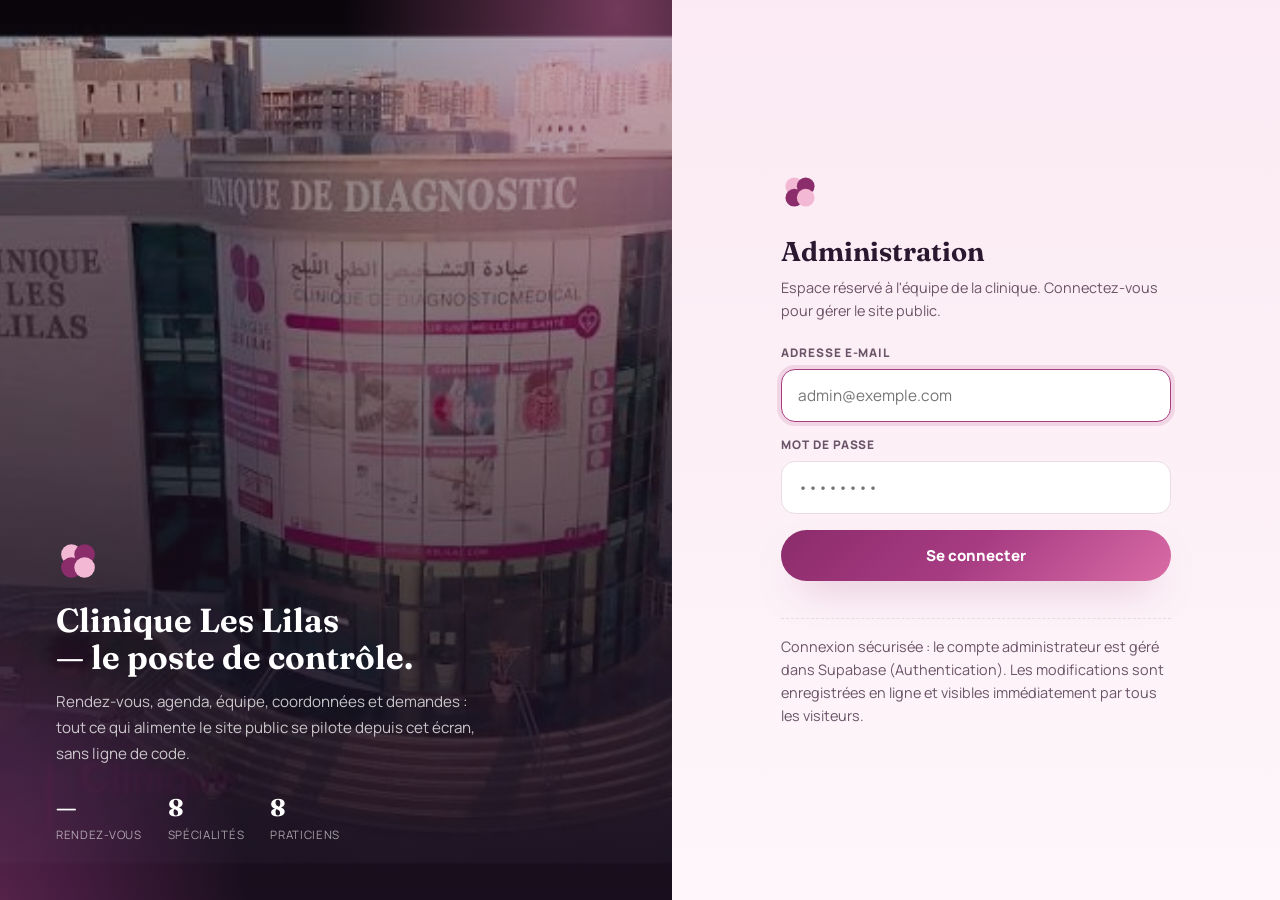
==== commit 32ca2324: "Update admin.html" ====
--- a/admin.html
+++ b/admin.html
@@ -397,14 +397,18 @@
         <circle cx="21" cy="39" r="14" fill="#8B2C6B"/><circle cx="39" cy="39" r="14" fill="#F3B8D4"/>
       </svg>
       <h1>Administration</h1>
-      <p>Espace réservé à l'équipe de la clinique. Saisissez le mot de passe pour gérer le site public.</p>
+      <p>Espace réservé à l'équipe de la clinique. Connectez-vous pour gérer le site public.</p>
       <div class="gate-field">
+        <label for="gateEmail">Adresse e-mail</label>
+        <input id="gateEmail" type="email" placeholder="admin@exemple.com" autocomplete="username">
+      </div>
+      <div class="gate-field" style="margin-top:14px;">
         <label for="gatePwd">Mot de passe</label>
-        <input id="gatePwd" type="password" placeholder="••••••••" autocomplete="off">
+        <input id="gatePwd" type="password" placeholder="••••••••" autocomplete="current-password">
       </div>
       <button class="gate-btn" id="gateBtn" type="button">Se connecter</button>
       <div class="gate-err" id="gateErr"></div>
-      <p class="gate-note">Mot de passe par défaut : <b>lilas2026</b> — pensez à le changer dans le fichier admin.html avant publication. La protection est locale (site statique, sans serveur) : elle évite les erreurs accidentelles mais ne remplace pas une authentification serveur pour un usage public sensible.</p>
+      <p class="gate-note">Connexion sécurisée : le compte administrateur est géré dans Supabase (Authentication). Les modifications sont enregistrées en ligne et visibles immédiatement par tous les visiteurs.</p>
     </div>
   </div>
 </div>
@@ -800,7 +804,7 @@
           <div class="panel-head">
             <div>
               <h2>Sauvegarde &amp; maintenance</h2>
-              <p>Toutes les données vivent dans le navigateur (localStorage). Exportez-les régulièrement pour les conserver ou les transférer vers un autre poste.</p>
+              <p>Les données sont enregistrées en ligne (Supabase) et partagées avec le site public. Exportez-les régulièrement pour en garder une copie de sécurité.</p>
             </div>
           </div>
 
@@ -915,7 +919,6 @@
    Partie 1 : auth, navigation, tableau de bord
    ========================================================== */
 const DEFAULT_ICON = '<path d="M12 21c-4.4-2.9-8-6.9-8-11a8 8 0 0 1 16 0c0 4.1-3.6 8.1-8 11Z"/><circle cx="12" cy="10" r="2.6"/>';
-const ADMIN_PASSWORD = 'lilas2026'; // changez ce mot de passe avant publication
 
 const $ = id => document.getElementById(id);
 const esc = s => String(s ?? '').replace(/[&<>"']/g, c=>({'&':'&amp;','<':'&lt;','>':'&gt;','"':'&quot;',"'":'&#39;'}[c]));
@@ -950,22 +953,34 @@
 function unlock(){
   gate.style.display = 'none';
   app.classList.add('show');
-  try{ sessionStorage.setItem('lilas_admin_auth','1'); }catch(e){}
   renderAll();
 }
 (function initGate(){
-  $('gK1').textContent = lilasGetAppointments().length;
+  $('gK1').textContent = '—';
   $('gK2').textContent = lilasGetServices().length;
   $('gK3').textContent = lilasGetTeam().length;
   const go = ()=>{
-    if($('gatePwd').value === ADMIN_PASSWORD){ unlock(); }
-    else{ $('gateErr').textContent = 'Mot de passe incorrect.'; $('gatePwd').value=''; $('gatePwd').focus(); }
+    const email = $('gateEmail').value.trim(), pwd = $('gatePwd').value;
+    if(!email || !pwd){ $('gateErr').textContent = 'Saisissez votre e-mail et votre mot de passe.'; return; }
+    $('gateBtn').disabled = true; $('gateErr').textContent = '';
+    lilasLogin(email, pwd).then(()=>{ $('gateBtn').disabled = false; unlock(); })
+      .catch(err=>{
+        $('gateBtn').disabled = false;
+        $('gateErr').textContent = err.message || 'Connexion impossible.';
+        $('gatePwd').value=''; $('gatePwd').focus();
+      });
   };
   $('gateBtn').addEventListener('click', go);
   $('gatePwd').addEventListener('keydown', e=>{ if(e.key === 'Enter') go(); });
-  $('logoutBtn').addEventListener('click', ()=>{ try{ sessionStorage.removeItem('lilas_admin_auth'); }catch(e){} location.reload(); });
-  $('gatePwd').focus();
+  $('gateEmail').addEventListener('keydown', e=>{ if(e.key === 'Enter') go(); });
+  $('logoutBtn').addEventListener('click', ()=>{ lilasLogout(); location.reload(); });
+  $('gateEmail').focus();
 })();
+
+/* background save failures (network, expired session…) */
+window.addEventListener('lilas:syncerror', e=>{
+  toast('Échec de l\'enregistrement en ligne : ' + (e.detail || 'erreur inconnue'), ICONS.x);
+});
 
 /* ---------- tabs ---------- */
 const TAB_TITLES = {
@@ -1917,7 +1932,7 @@
     document.querySelectorAll('.modal-overlay.open').forEach(m=> m.classList.remove('open'));
   }
 });
-try{ if(sessionStorage.getItem('lilas_admin_auth') === '1') unlock(); }catch(e){}
+if(lilasIsAdmin()) unlock();
 </script>
 </body>
 </html>
